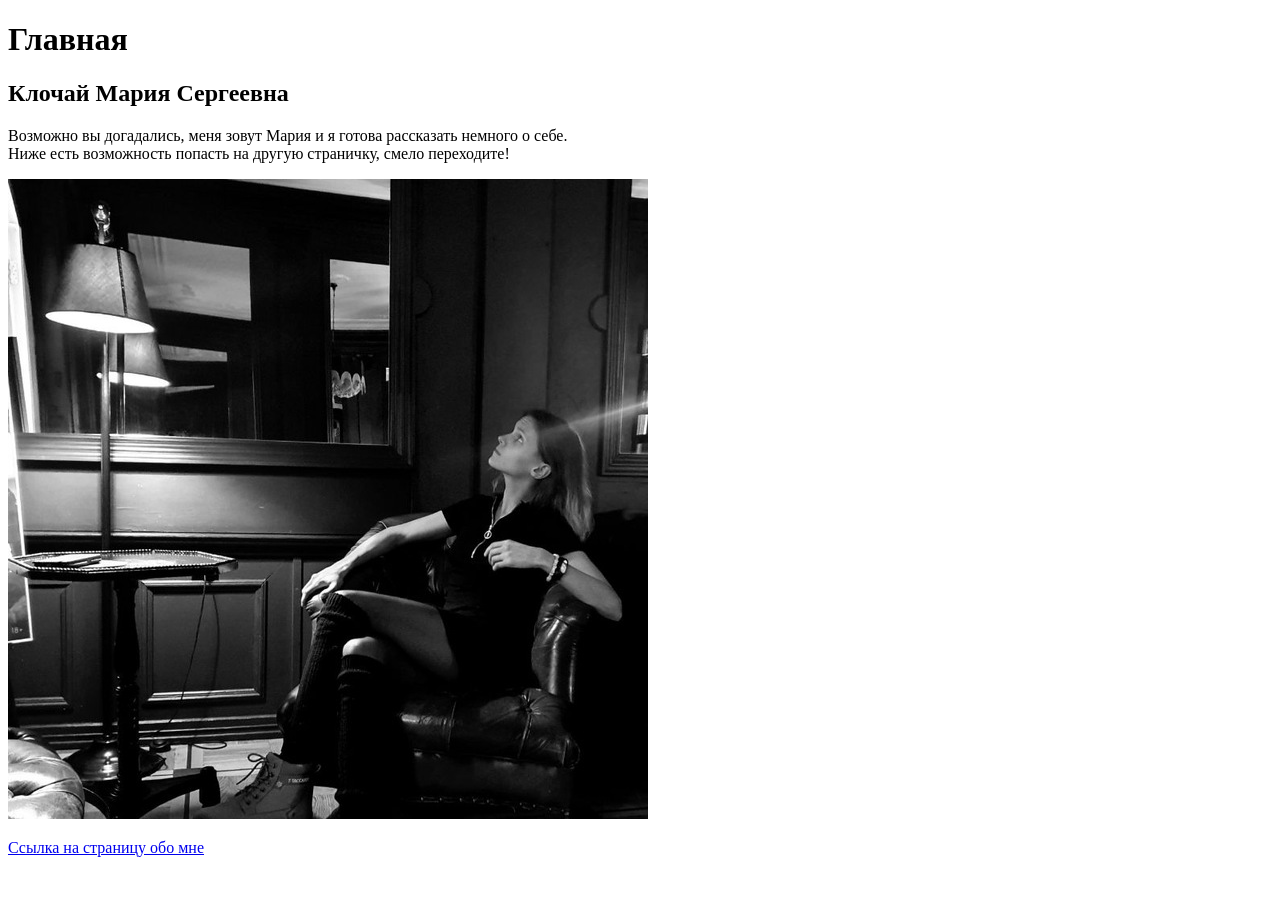
==== index.html @ 9e05f219 "renamed index1.html to index.html" ====
<!DOCTYPE html>
<html lang="ru">
<head>
    <meta charset="UTF-8">
    <title>About me_Main</title>
</head>
<body>
    <h1>Главная</h1>
    <h2> Клочай Мария Сергеевна</h2>

    <p>
        Возможно вы догадались, меня зовут Мария и я готова рассказать немного о себе. <br>
        Ниже есть возможность попасть на другую страничку, смело переходите!
    </p>
<img src = "images/me.jpg" alt = "Тут должна быть моя фотография">
    <p>
        <a href="pages2/index_aboutme.html">Ссылка на страницу обо мне</a>
</p>
</body>
</html>
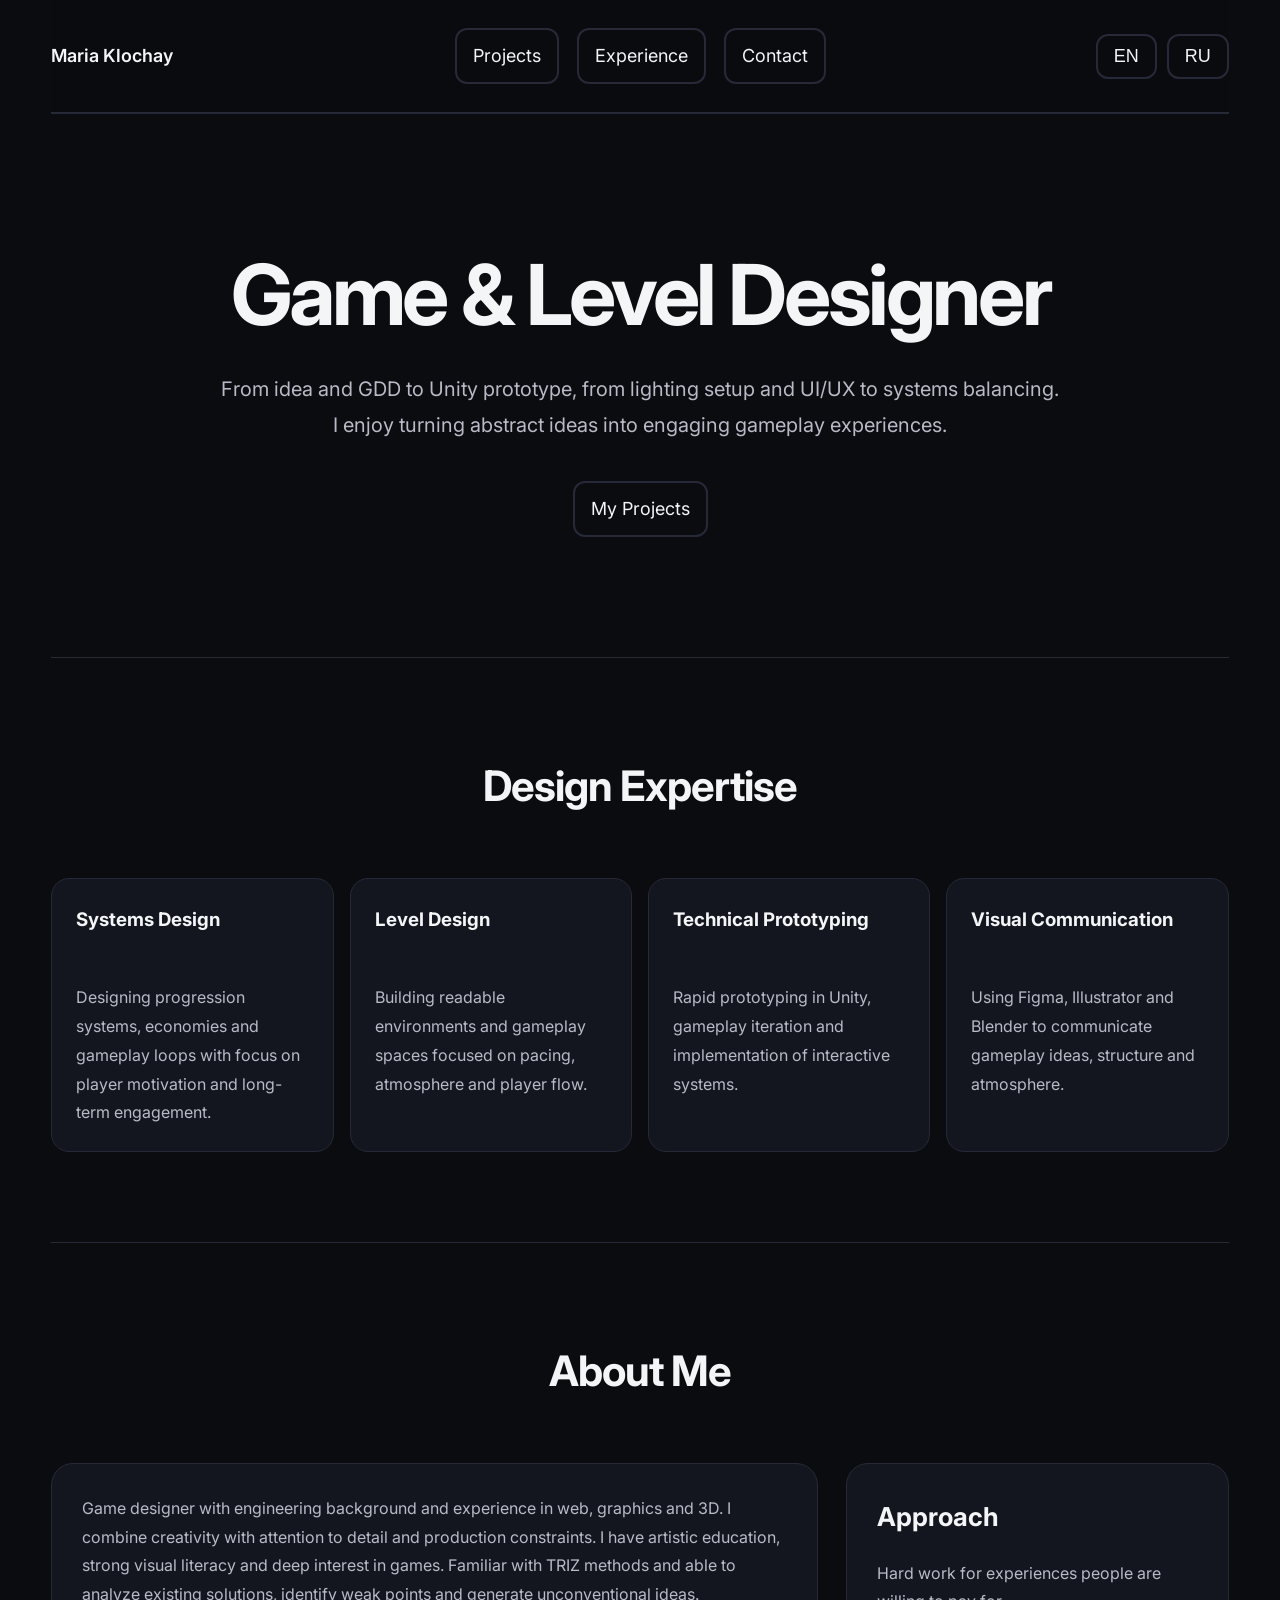
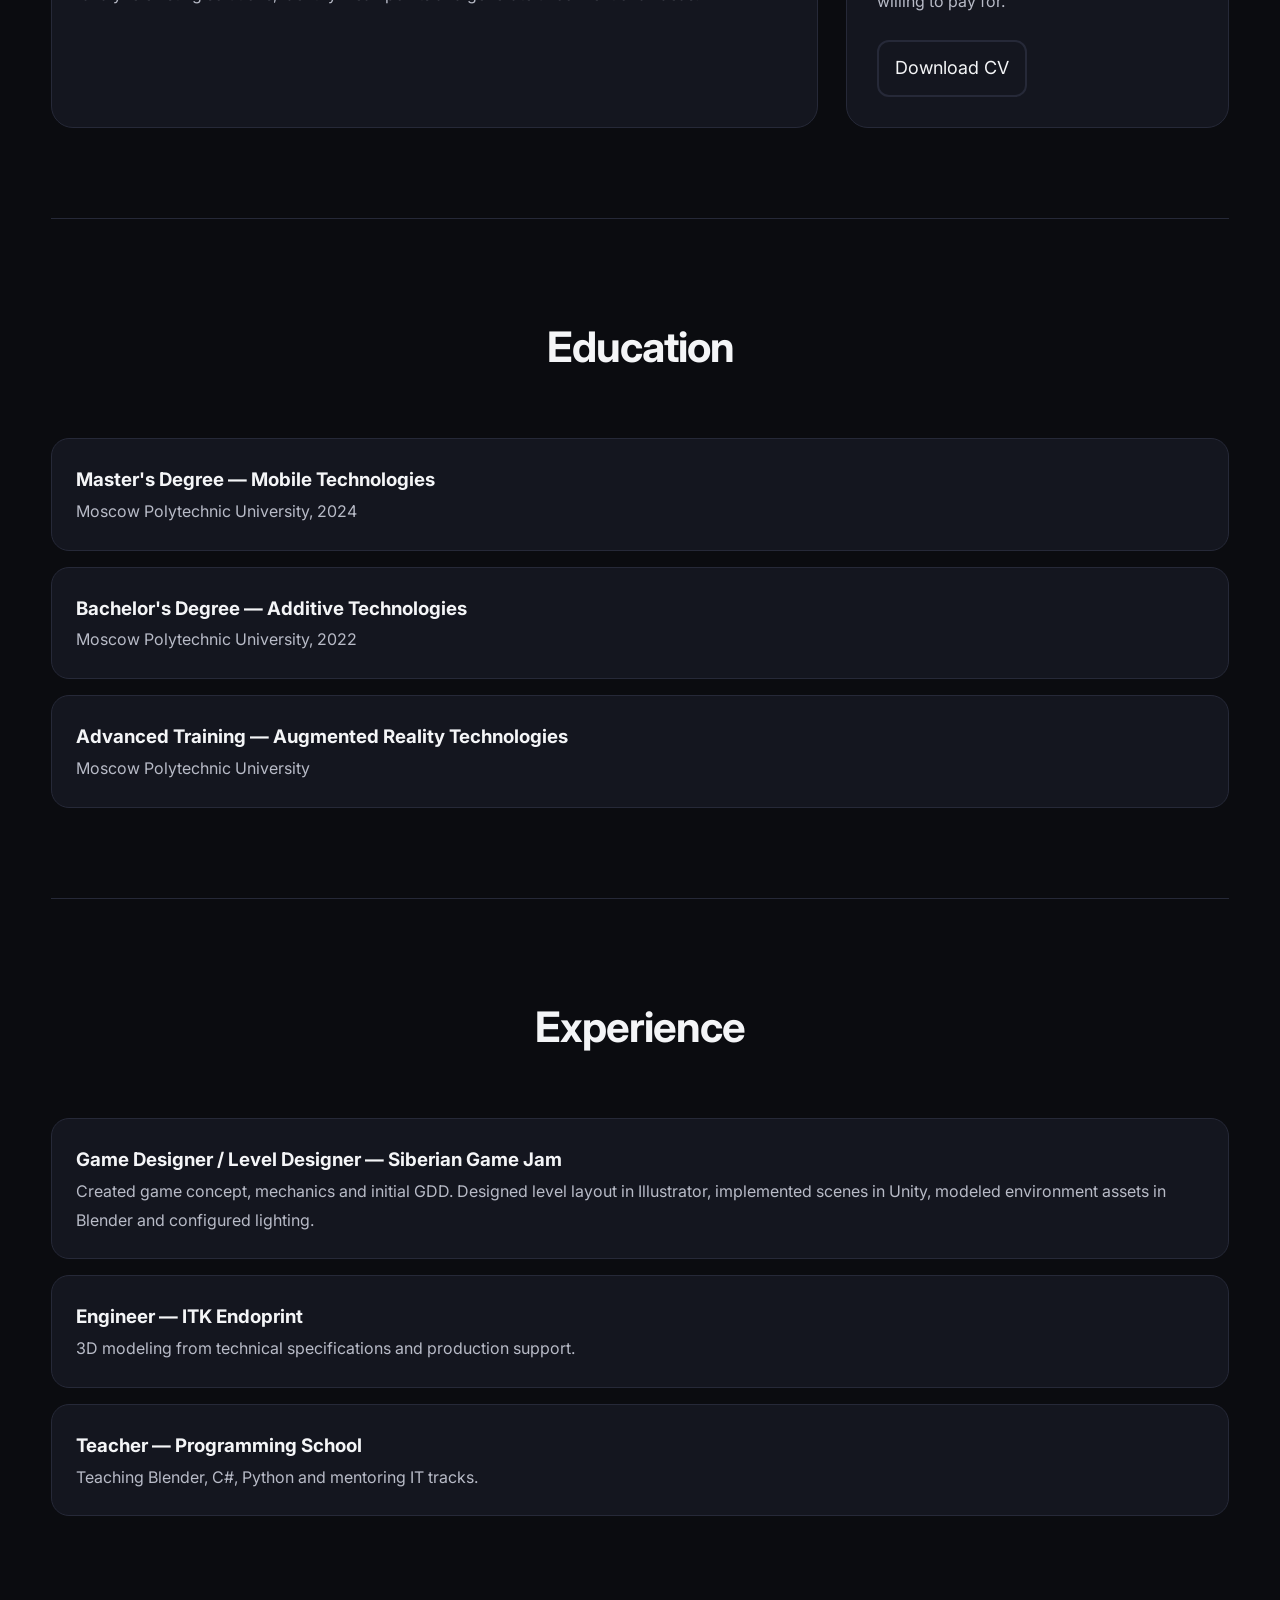
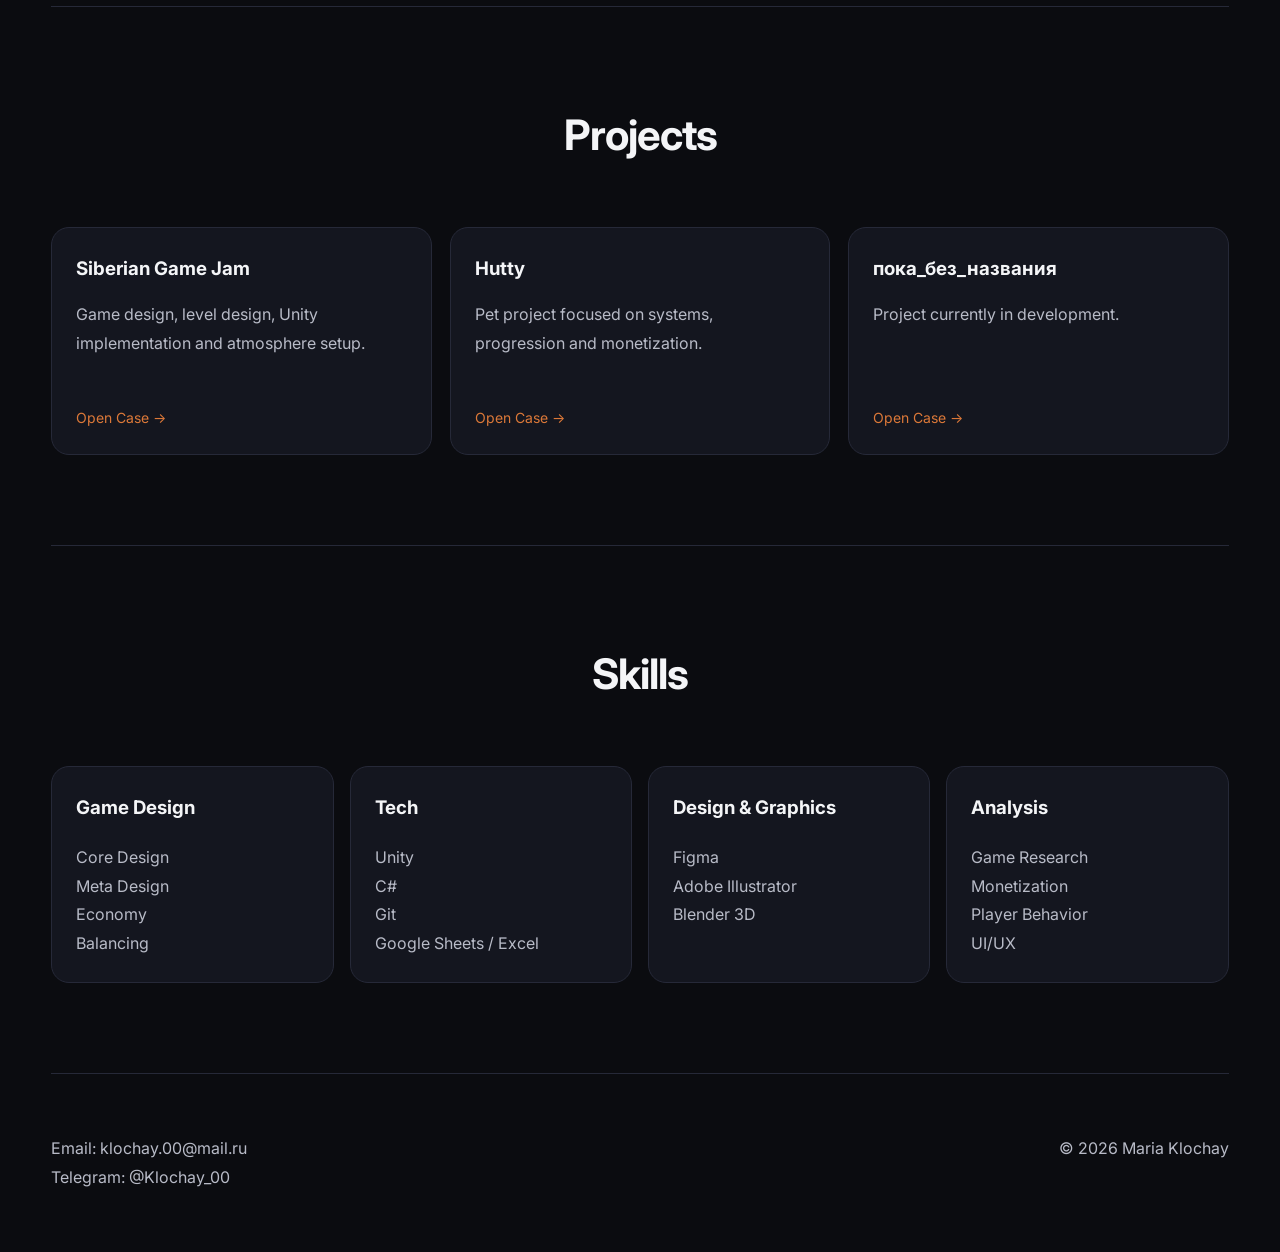
==== commit a135382a: "feat: new version" ====
--- a/index.html
+++ b/index.html
@@ -1,20 +1,674 @@
 <!DOCTYPE html>
-<html lang="ru">
+<html lang="en">
 <head>
-    <meta charset="UTF-8">
-    <title>About me_Main</title>
+<meta charset="UTF-8" />
+<meta name="viewport" content="width=device-width, initial-scale=1.0" />
+<title>Maria Klochay — Portfolio</title>
+
+<link rel="preconnect" href="https://fonts.googleapis.com">
+<link rel="preconnect" href="https://fonts.gstatic.com" crossorigin>
+<link href="https://fonts.googleapis.com/css2?family=Inter:wght@300;400;500;600;700&display=swap" rel="stylesheet">
+
+<style>
+:root{
+  --bg:#0b0c10;
+  --panel:#14161f;
+  --panel2:#181b26;
+  --text:#f4f5f7;
+  --muted:#b8bbc7;
+  --line:#262938;
+  --accent:#ff8a3d;
+  --accent-soft:rgba(255,138,61,0.14);
+}
+
+*{
+  box-sizing:border-box;
+  margin:0;
+  padding:0;
+}
+
+html{
+  scroll-behavior:smooth;
+}
+
+body{
+  background:var(--bg);
+  color:var(--text);
+  font-family:Inter,-apple-system,BlinkMacSystemFont,sans-serif;
+  line-height:1.8;
+}
+
+.container{
+  width:min(1180px,92%);
+  margin:0 auto;
+}
+
+/* HEADER */
+header{
+  display:grid;
+  grid-template-columns:1fr auto 1fr;
+  align-items:center;
+  padding:28px 0;
+  border-bottom:1px solid var(--line);
+  position:sticky;
+  top:0;
+  backdrop-filter:blur(10px);
+  background:rgba(11,12,16,0.85);
+  z-index:100;
+}
+
+.logo{
+  font-size:18px;
+  font-weight:600;
+}
+
+nav{
+  display:flex;
+  gap:18px;
+  justify-content:center;
+}
+
+nav a,
+.lang button,
+.cta{
+  color:var(--text);
+  text-decoration:none;
+  border:2px solid var(--line);
+  background:transparent;
+  padding:10px 16px;
+  border-radius:12px;
+  transition:0.25s ease;
+  cursor:pointer;
+  font-size:18px;
+}
+
+nav a:hover,
+.lang button:hover,
+.cta:hover,
+.card:hover,
+.skill:hover,
+.edu:hover,
+.exp:hover,
+.project:hover{
+  border-color:rgba(255,138,61,0.6);
+  box-shadow:
+    0 0 0 1px rgba(255,138,61,0.12),
+    0 12px 40px rgba(0,0,0,0.34),
+    0 0 40px rgba(255,138,61,0.08);
+  transform:translateY(-4px);
+}
+
+nav a:hover,
+.lang button:hover,
+.cta:hover{
+  color:var(--accent);
+  transform:translateY(-2px);
+}
+
+.lang{
+  display:flex;
+    justify-content:flex-end;
+  gap:10px;
+}
+
+/* HERO */
+.hero{
+  padding:140px 0 120px;
+  text-align:center;
+}
+
+.hero h1{
+  font-size:84px;
+  line-height:0.98;
+  letter-spacing:-3.4px;
+  margin-bottom:34px;
+  font-weight:700;
+}
+
+.subtitle{
+  max-width:950px;
+  margin:0 auto;
+  color:var(--muted);
+  font-size:20px;
+}
+
+.hero .cta{
+  display:inline-block;
+  margin-top:38px;
+}
+
+/* GENERAL */
+section{
+  padding:90px 0;
+  border-top:1px solid var(--line);
+}
+
+.section-title{
+  text-align:center;
+  font-size:42px;
+  margin-bottom:54px;
+  letter-spacing:-1px;
+}
+
+p{
+  color:var(--muted);
+}
+
+/* PORTFOLIO GRID */
+.portfolio-grid{
+  display:grid;
+  grid-template-columns:1fr 1fr;
+  gap:28px;
+}
+
+.block{
+  background:var(--panel);
+  border:1px solid var(--line);
+  border-radius:22px;
+  padding:30px;
+}
+
+.block h3{
+  font-size:24px;
+  margin-bottom:24px;
+}
+
+.cards{
+  display:grid;
+  gap:14px;
+}
+
+.card{
+  background:var(--panel2);
+  border:1px solid var(--line);
+  border-radius:16px;
+  padding:20px;
+  transition:0.25s ease;
+}
+
+/* ABOUT */
+.about-grid{
+  display:grid;
+  grid-template-columns:2fr 1fr;
+  gap:28px;
+}
+
+.about-box,
+.approach-box{
+  background:var(--panel);
+  border:1px solid var(--line);
+  border-radius:22px;
+  padding:30px;
+}
+
+.approach-box h3{
+  margin-bottom:18px;
+  font-size:26px;
+}
+
+.cv-btn{
+  display:inline-block;
+  margin-top:24px;
+}
+
+/* EDUCATION & EXP */
+.edu-grid,
+.exp-grid{
+  display:grid;
+  gap:16px;
+}
+
+.edu,
+.exp{
+  background:var(--panel);
+  border:1px solid var(--line);
+  border-radius:18px;
+  padding:24px;
+  transition:0.25s;
+}
+
+/* PROJECTS */
+.projects-grid{
+  display:grid;
+  grid-template-columns:repeat(3,1fr);
+  gap:18px;
+}
+
+.project{
+  background:var(--panel);
+  border:1px solid var(--line);
+  border-radius:18px;
+  padding:24px;
+  text-decoration:none;
+  color:var(--text);
+  transition:0.25s ease;
+}
+
+.project h3{
+  margin-bottom:14px;
+}
+
+/* SKILLS */
+.skills-row{
+  display:grid;
+  grid-template-columns:repeat(4,1fr);
+  gap:16px;
+}
+
+.skill{
+  background:var(--panel);
+  border:1px solid var(--line);
+  border-radius:18px;
+  padding:24px;
+  transition:0.25s ease;
+}
+
+.skill h3{
+  margin-bottom:18px;
+}
+
+.skill p{
+  white-space:pre-line;
+}
+
+/* FOOTER */
+footer{
+  padding:60px 0;
+  border-top:1px solid var(--line);
+}
+
+.footer-grid{
+  display:flex;
+  justify-content:space-between;
+  flex-wrap:wrap;
+  gap:18px;
+  color:var(--muted);
+}
+
+@media(max-width:900px){
+  .hero h1{font-size:48px;}
+
+  .portfolio-grid,
+  .about-grid,
+  .projects-grid,
+  .skills-row{
+    grid-template-columns:1fr;
+  }
+
+  header{
+    grid-template-columns:1fr;
+    gap:18px;
+    text-align:center;
+  }
+
+  .lang{
+    justify-content:center;
+  }
+}
+.project{
+  display:flex;
+  flex-direction:column;
+}
+
+.project p{
+  margin-bottom:24px;
+}
+
+.project-link{
+  margin-top:auto;
+
+  padding-top:24px;
+
+  font-size:14px;
+  color:var(--accent);
+
+  opacity:0.85;
+  transition:0.25s ease;
+}
+
+.project:hover .project-link{
+  transform:translateX(4px);
+  opacity:1;
+}
+
+</style>
+
+
 </head>
+
 <body>
-    <h1>Главная</h1>
-    <h2> Клочай Мария Сергеевна</h2>
-
-    <p>
-        Возможно вы догадались, меня зовут Мария и я готова рассказать немного о себе. <br>
-        Ниже есть возможность попасть на другую страничку, смело переходите!
-    </p>
-<img src = "images/me.jpg" alt = "Тут должна быть моя фотография">
-    <p>
-        <a href="pages2/index_aboutme.html">Ссылка на страницу обо мне</a>
+
+<div class="container">
+
+<header>
+  <div class="logo">Maria Klochay</div>
+
+  <nav>
+    <a href="#projects-main" data-en="Projects" data-ru="Проекты">Projects</a>
+    <a href="#experience" data-en="Experience" data-ru="Опыт">Experience</a>
+    <a href="#contact" data-en="Contact" data-ru="Контакты">Contact</a>
+  </nav>
+
+  <div class="lang">
+    <button onclick="setLang('en')">EN</button>
+    <button onclick="setLang('ru')">RU</button>
+  </div>
+</header>
+
+<!-- HERO -->
+<section class="hero">
+  <h1>Game & Level Designer</h1>
+
+  <p class="subtitle"
+  data-en="From idea and GDD to Unity prototype, from lighting setup and UI/UX to systems balancing.&#10; I enjoy turning abstract ideas into engaging gameplay experiences."
+  data-ru="От идеи и GDD до Unity-прототипа, от настройки освещения и UI/UX до балансировки систем.&#10; Люблю превращать абстрактные идеи в захватывающий игровой опыт.">
+  From idea and GDD to Unity prototype, from lighting setup and UI/UX to systems balancing.<br> 
+  I enjoy turning abstract ideas into engaging gameplay experiences.
+  </p>
+
+  <a href="#projects-main"
+  class="cta"
+  data-en="My Projects"
+  data-ru="Смотреть проекты">
+  My Projects
+  </a>
+</section>
+
+<!-- PORTFOLIO GRID -->
+<section>
+
+  <h2 
+    class="section-title"
+    data-en="Design Expertise"
+    data-ru="Направления дизайна">
+    Design Expertise
+  </h2>
+
+  <div class="skills-row">
+
+    <!-- SYSTEMS DESIGN -->
+    <div class="skill">
+
+      <h3
+        data-en="Systems Design"
+        data-ru="Системный дизайн">
+        Systems Design
+      </h3>
+
+      <p
+        data-en="Designing progression systems, economies and gameplay loops with focus on player motivation and long-term engagement."
+        data-ru="Проектирование систем прогрессии, экономики и игровых циклов с упором на мотивацию игрока и долгосрочное вовлечение.">
+        Designing progression systems, economies and gameplay loops with focus on player motivation and long-term engagement.
+      </p>
+
+    </div>
+
+    <!-- LEVEL DESIGN -->
+    <div class="skill">
+
+      <h3
+        data-en="Level Design"
+        data-ru="Левел-дизайн">
+        Level Design
+      </h3>
+
+      <p
+        data-en="Building readable environments and gameplay spaces focused on pacing, atmosphere and player flow."
+        data-ru="Создание читаемых игровых пространств с акцентом на темп, атмосферу и поток игрока.">
+        Building readable environments and gameplay spaces focused on pacing, atmosphere and player flow.
+      </p>
+
+    </div>
+
+    <!-- TECHNICAL PROTOTYPING -->
+    <div class="skill">
+
+      <h3
+        data-en="Technical Prototyping"
+        data-ru="Техническое прототипирование">
+        Technical Prototyping
+      </h3>
+
+      <p
+        data-en="Rapid prototyping in Unity, gameplay iteration and implementation of interactive systems."
+        data-ru="Быстрое прототипирование в Unity, итерация геймплея и реализация интерактивных систем.">
+        Rapid prototyping in Unity, gameplay iteration and implementation of interactive systems.
+      </p>
+
+    </div>
+
+    <!-- VISUAL COMMUNICATION -->
+    <div class="skill">
+
+      <h3
+        data-en="Visual Communication"
+        data-ru="Визуальная коммуникация">
+        Visual Communication
+      </h3>
+
+      <p
+        data-en="Using Figma, Illustrator and Blender to communicate gameplay ideas, structure and atmosphere."
+        data-ru="Использование Figma, Illustrator и Blender для визуализации игровых идей, структуры и атмосферы.">
+        Using Figma, Illustrator and Blender to communicate gameplay ideas, structure and atmosphere.
+      </p>
+
+    </div>
+
+  </div>
+
+</section>
+
+<!-- ABOUT -->
+<section>
+  <h2 class="section-title"
+  data-en="About Me"
+  data-ru="Обо мне">
+  About Me
+  </h2>
+
+  <div class="about-grid">
+
+    <div class="about-box">
+      <p
+      data-en="Game designer with engineering background and experience in web, graphics and 3D. I combine creativity with attention to detail and production constraints. I have artistic education, strong visual literacy and deep interest in games. Familiar with TRIZ methods and able to analyze existing solutions, identify weak points and generate unconventional ideas."
+      data-ru="Геймдизайнер с инженерным бэкграундом и опытом работы в вебе, графике и 3D, умею сочетать креативный подход с вниманием к деталям и срокам. Обладаю художественным образованием и насмотренностью в играх. Знаю методы ТРИЗ и умею нестандартно мыслить, оценивать существующие решения, исследовать слабые места и генерировать новые идеи.">
+      Game designer with engineering background and experience in web, graphics and 3D. I combine creativity with attention to detail and production constraints. I have artistic education, strong visual literacy and deep interest in games. Familiar with TRIZ methods and able to analyze existing solutions, identify weak points and generate unconventional ideas.
+      </p>
+    </div>
+
+    <div class="approach-box">
+      <h3
+      data-en="Approach"
+      data-ru="Мой стиль">
+      Approach
+      </h3>
+
+      <p
+      data-en="Hard work for experiences people are willing to pay for."
+      data-ru="Упорная работа ради впечатлений, за которые люди готовы платить.">
+      Hard work for experiences people are willing to pay for.
+      </p>
+
+      <a href="#" class="cta cv-btn"
+      data-en="Download CV"
+      data-ru="Скачать CV">
+      Download CV
+      </a>
+    </div>
+
+  </div>
+</section>
+
+<!-- EDUCATION -->
+<section>
+  <h2 class="section-title"
+  data-en="Education"
+  data-ru="Образование">
+  Education
+  </h2>
+
+  <div class="edu-grid">
+
+    <div class="edu">
+      <h3 data-en="Master's Degree — Mobile Technologies" data-ru="Магистр — Мобильные технологии">Master's Degree — Mobile Technologies</h3>
+      <p data-en="Moscow Polytechnic University, 2024" data-ru="Московский политехнический университет, 2024">Moscow Polytechnic University, 2024</p>
+    </div>
+
+    <div class="edu">
+      <h3 data-en="Bachelor's Degree — Additive Technologies" data-ru="Бакалавр — Аддитивные технологии">Bachelor's Degree — Additive Technologies</h3>
+      <p data-en="Moscow Polytechnic University, 2022" data-ru="Московский политехнический университет, 2022">Moscow Polytechnic University, 2022</p>
+    </div>
+
+    <div class="edu">
+      <h3 data-en="Advanced Training — Augmented Reality Technologies" data-ru="Повышение квалификации — Технологии дополненной реальности">Advanced Training — Augmented Reality Technologies</h3>
+      <p data-en="Moscow Polytechnic University" data-ru="Московский политехнический университет">Moscow Polytechnic University</p>
+    </div>
+
+  </div>
+</section>
+
+<!-- EXPERIENCE -->
+<section id="experience">
+  <h2 class="section-title"
+  data-en="Experience"
+  data-ru="Опыт работы">
+  Experience
+  </h2>
+
+  <div class="exp-grid">
+
+    <div class="exp">
+      <h3 data-en="Game Designer / Level Designer — Siberian Game Jam" data-ru="Game Designer / Level Designer — Siberian Game Jam">Game Designer / Level Designer — Siberian Game Jam</h3>
+      <p data-en="Created game concept, mechanics and initial GDD. Designed level layout in Illustrator, implemented scenes in Unity, modeled environment assets in Blender and configured lighting." data-ru="Придумала концепт игры и основные механики, подготовила GDD, разработала черновик уровня в Illustrator, собрала уровень в Unity, замоделила окружение и интерактивные префабы в Blender, настроила освещение для лучшей передачи атмосферы.">Created game concept, mechanics and initial GDD. Designed level layout in Illustrator, implemented scenes in Unity, modeled environment assets in Blender and configured lighting.</p>
+    </div>
+
+    <div class="exp">
+      <h3 data-en="Engineer — ITK Endoprint" data-ru="Инженер-конструктор — ИТК Эндопринт">Engineer — ITK Endoprint</h3>
+      <p data-en="3D modeling from technical specifications and production support." data-ru="3D-моделирование на основе ТЗ и сопровождение на производстве.">3D modeling from technical specifications and production support.</p>
+    </div>
+
+    <div class="exp">
+      <h3 data-en="Teacher — Programming School" data-ru="Преподаватель — АНО ДО ШКОЛА ПРОГРАММИСТОВ (МШП)">Teacher — Programming School</h3>
+      <p data-en="Teaching Blender, C#, Python and mentoring IT tracks." data-ru="Преподавание Blender, C#, Python и смежных IT-направлений.">Teaching Blender, C#, Python and mentoring IT tracks.</p>
+    </div>
+
+  </div>
+</section>
+
+<!-- PROJECTS -->
+<section id="projects-main">
+  <h2 class="section-title"
+  data-en="Projects"
+  data-ru="Проекты">
+  Projects
+  </h2>
+
+  <div class="projects-grid">
+
+    <a class="project" href="projects/game-jam.html">
+      <h3>Siberian Game Jam</h3>
+      <p data-en="Game design, level design, Unity implementation and atmosphere setup." data-ru="Геймдизайн, левел-дизайн, реализация в Unity и настройка атмосферы.">Game design, level design, Unity implementation and atmosphere setup.</p>
+      <div class="project-link">Open Case →</div>
+    </a>
+
+    <div class="project">
+      <h3>Hutty</h3>
+      <p data-en="Pet project focused on systems, progression and monetization." data-ru="Пет-проект с упором на системы, прогрессию и монетизацию.">Pet project focused on systems, progression and monetization.</p>
+      <div class="project-link">Open Case →</div>
+    </div>
+
+    <div class="project">
+      <h3>пока_без_названия</h3>
+      <p data-en="Project currently in development." data-ru="Проект находится в разработке.">Project currently in development.</p>
+      <div class="project-link">Open Case →</div>
+    </div>
+
+  </div>
+</section>
+
+<!-- SKILLS -->
+<section>
+  <h2 class="section-title"
+  data-en="Skills"
+  data-ru="Навыки">
+  Skills
+  </h2>
+
+  <div class="skills-row">
+
+    <div class="skill">
+      <h3 data-en="Game Design" data-ru="Геймдизайн">Game Design</h3>
+      <p data-en="Core Design
+Meta Design
+Economy
+Balancing" data-ru="Core-дизайн
+Meta-дизайн
+Экономика
+Балансировка">Core Design
+Meta Design
+Economy
+Balancing</p>
+    </div>
+
+    <div class="skill">
+      <h3 data-en="Tech" data-ru="Технические навыки">Tech</h3>
+      <p>Unity
+C#
+Git
+Google Sheets / Excel
 </p>
+    </div>
+
+    <div class="skill">
+      <h3 data-en="Design & Graphics" data-ru="Дизайн и графика">Design & Graphics</h3>
+      <p>Figma
+Adobe Illustrator
+Blender 3D</p>
+    </div>
+
+    <div class="skill">
+      <h3 data-en="Analysis" data-ru="Аналитика">Analysis</h3>
+      <p data-en="Game Research
+Monetization
+Player Behavior
+UI/UX" data-ru="Анализ игр
+Монетизация
+Поведение игроков
+UI/UX">Game Research
+Monetization
+Player Behavior
+UI/UX</p>
+    </div>
+
+  </div>
+</section>
+
+<!-- FOOTER -->
+<footer id="contact">
+  <div class="footer-grid">
+    <div>
+      <div>Email: klochay.00@mail.ru</div>
+      <div>Telegram: @Klochay_00</div>
+    </div>
+
+    <div>
+      © 2026 Maria Klochay
+    </div>
+  </div>
+</footer>
+
+</div>
+
+<script>
+function setLang(lang){
+  document.querySelectorAll('[data-en]').forEach(el=>{
+    const text = el.getAttribute(`data-${lang}`);
+    if(text){
+      el.innerText = text;
+    }
+  });
+}
+</script>
+
 </body>
-</html>+</html>
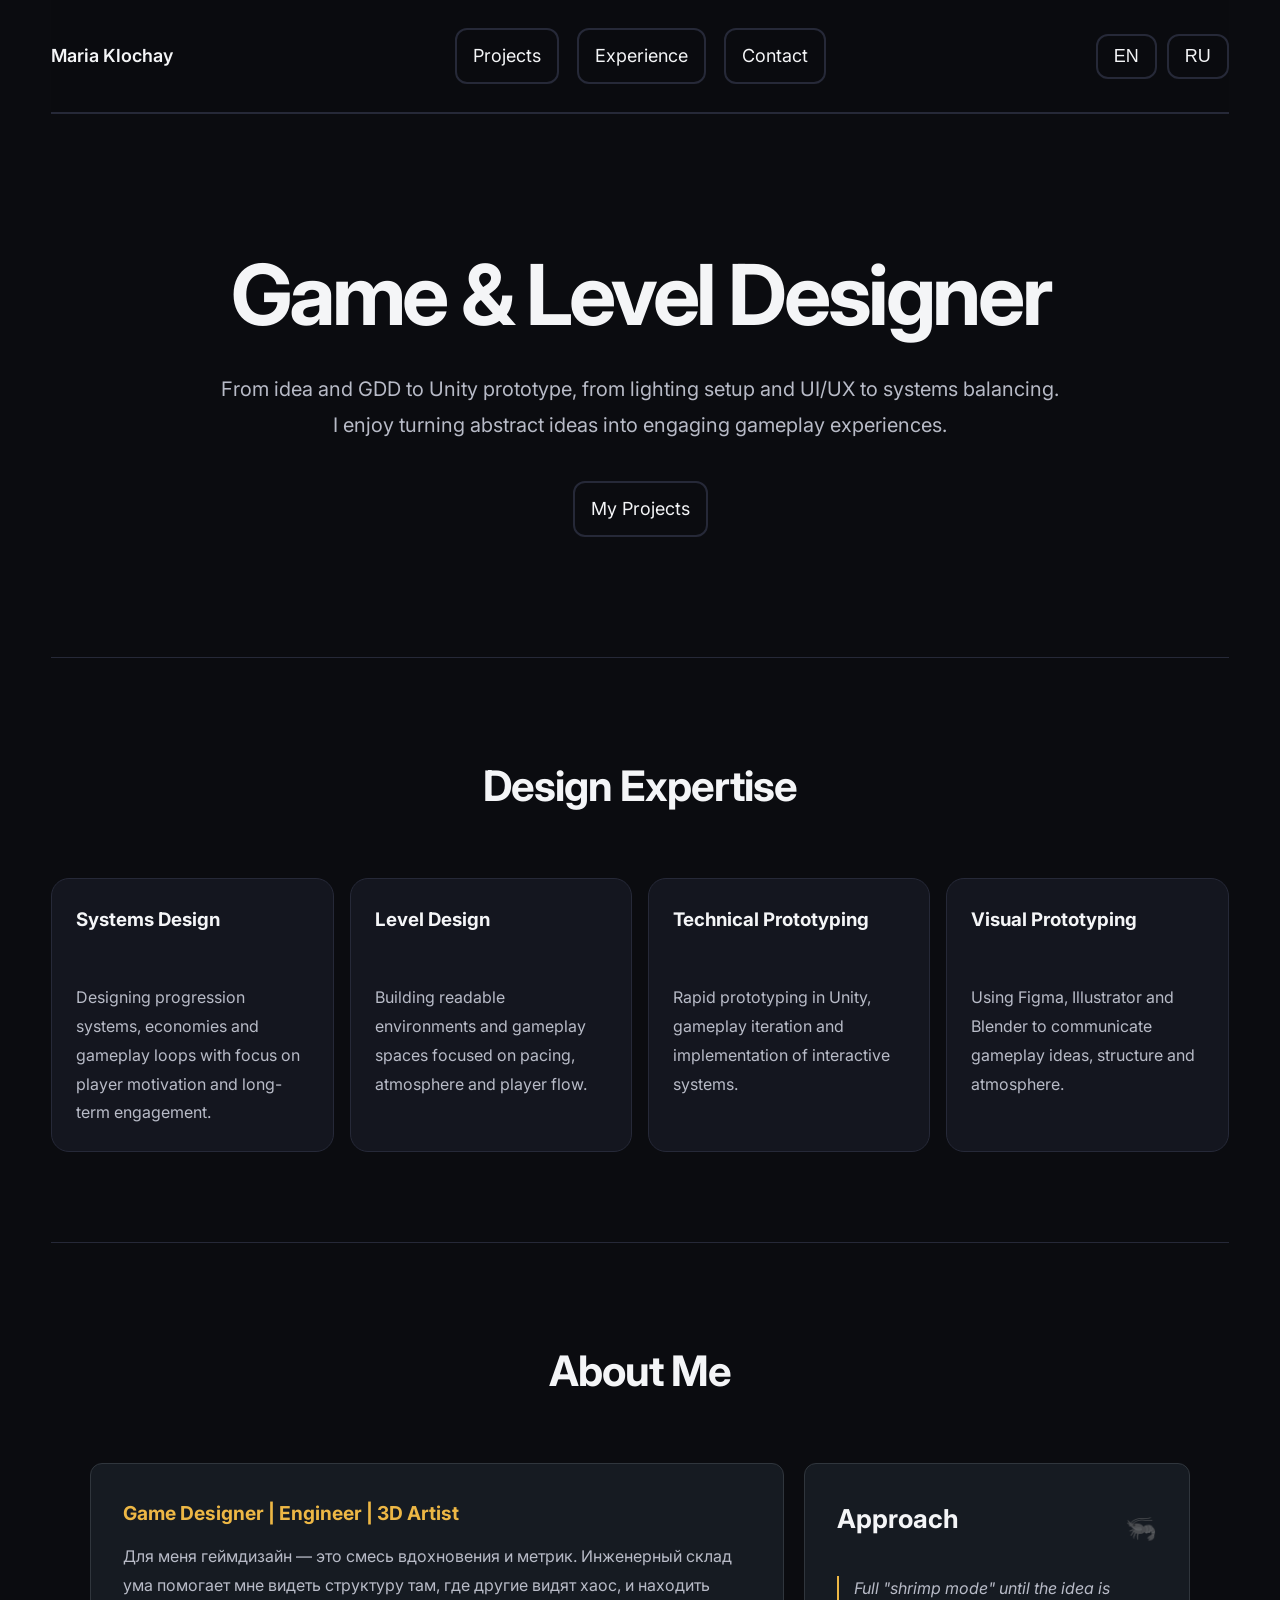
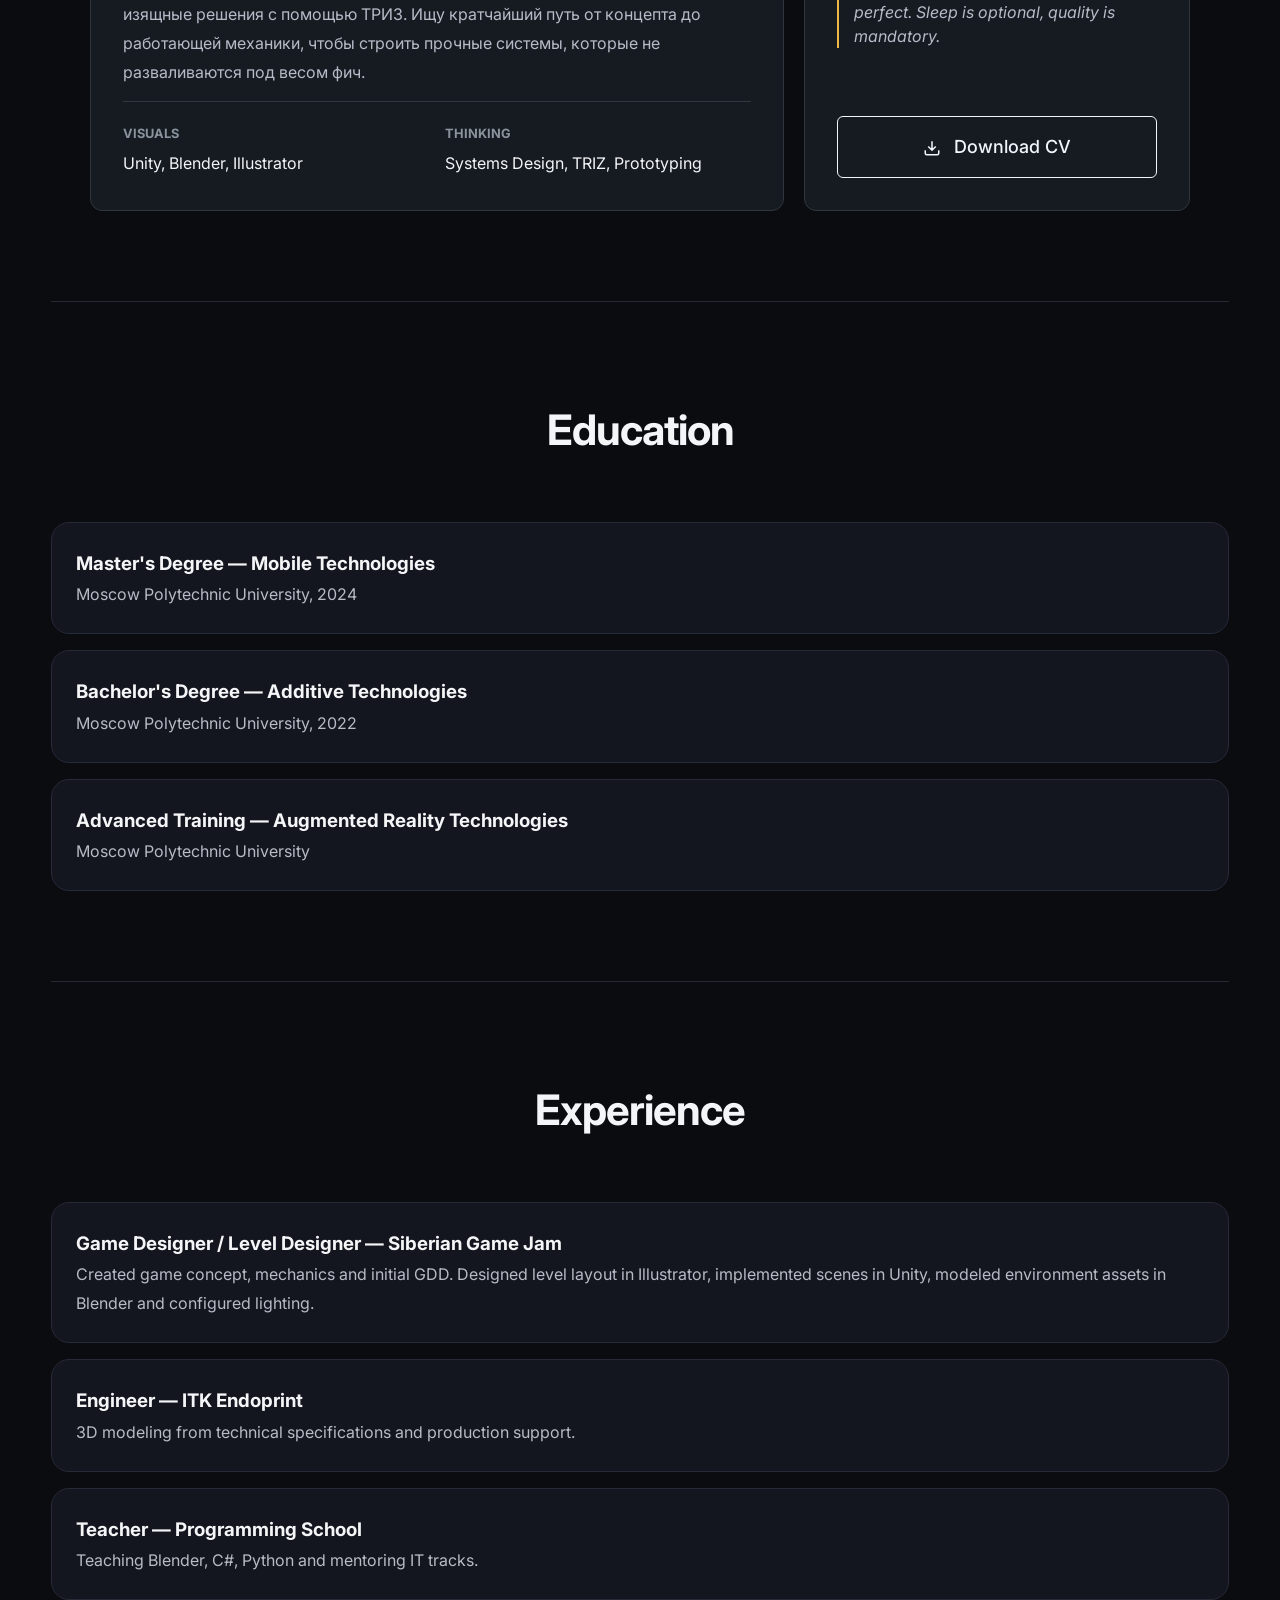
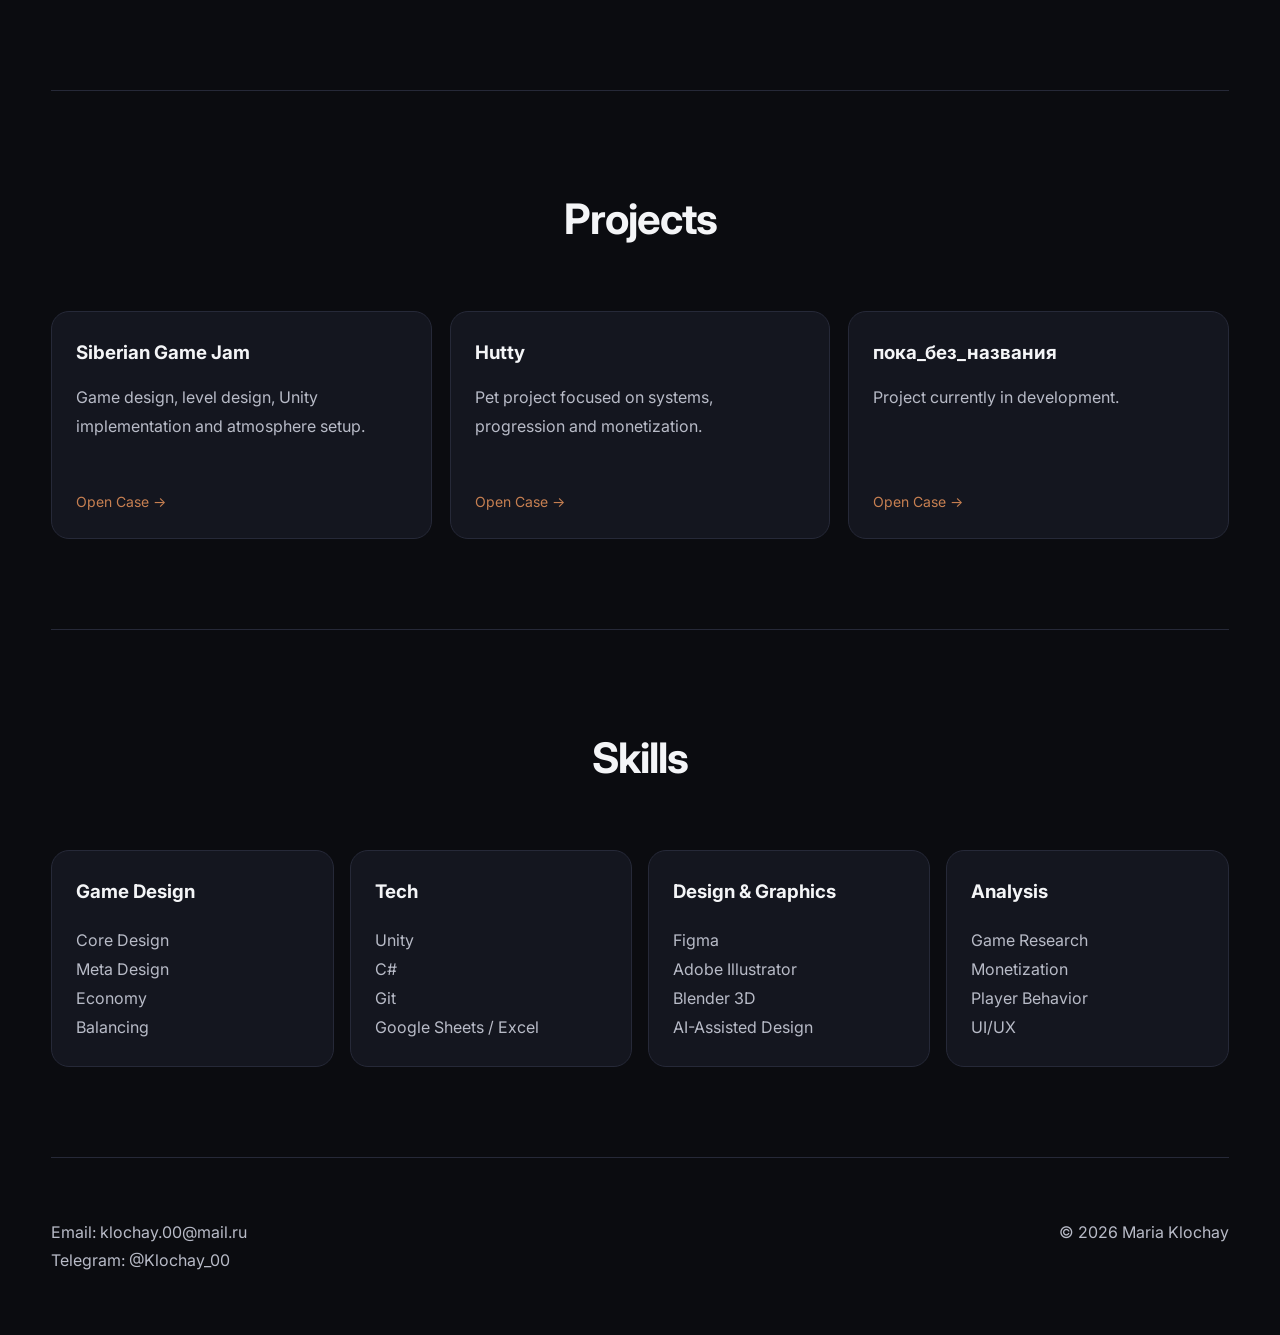
==== commit 7272c7c4: "saving before splitting css and html" ====
--- a/index.html
+++ b/index.html
@@ -17,7 +17,7 @@
   --text:#f4f5f7;
   --muted:#b8bbc7;
   --line:#262938;
-  --accent:#ff8a3d;
+  --accent:#e6925a;
   --accent-soft:rgba(255,138,61,0.14);
 }
 
@@ -331,6 +331,98 @@
   opacity:1;
 }
 
+.about-grid {
+  display: grid;
+  grid-template-columns: 1.8fr 1fr;
+  gap: 20px;
+  max-width: 1100px;
+  margin: 0 auto;
+}
+
+.about-box {
+  background: #161b22;
+  padding: 32px;
+  border-radius: 12px;
+  border: 1px solid #30363d;
+  display: flex;
+  flex-direction: column;
+}
+
+.highlight {
+  color: #edb745;
+  margin-bottom: 12px;
+  font-size: 1.2rem;
+}
+
+/* Сетка навыков */
+.skills-mini-grid {
+  display: grid;
+  margin-top: 15px;
+  grid-template-columns: 1fr 1fr;
+  gap: 15px;
+  padding-top: 20px;
+  border-top: 1px solid #30363d;
+}
+
+.skill-group strong {
+  display: block;
+  font-size: 0.8rem;
+  text-transform: uppercase;
+  color: #8b949e;
+  margin-bottom: 4px;
+}
+
+/* Блок с креветкой */
+.approach-header {
+  display: flex;
+  align-items: center;
+  justify-content: space-between;
+  margin-bottom: 15px;
+}
+
+.shrimp-icon {
+  font-size: 1.6rem;
+  filter: grayscale(1) opacity(0.5);
+  transition: 0.3s;
+}
+
+.approach-box:hover .shrimp-icon {
+  filter: grayscale(0) opacity(1);
+  transform: rotate(-12deg) scale(1.2);
+}
+
+.shrimp-quote {
+  border-left: 2px solid #edb745;
+  padding-left: 15px;
+  font-style: italic;
+  line-height: 1.5;
+  color: #c9d1d9;
+}
+
+/* Кнопка CV */
+.cv-btn {
+  margin-top: auto;
+  padding: 14px;
+  text-align: center;
+  border: 1px solid #f0f6fc;
+  border-radius: 6px;
+  text-decoration: none;
+  color: #f0f6fc;
+  transition: 0.2s;
+  font-weight: 500;
+}
+
+.cv-btn:hover {
+  background: #f0f6fc;
+  color: #0d1117;
+}
+
+/* Мобильная версия */
+@media (max-width: 768px) {
+  .about-grid { grid-template-columns: 1fr; }
+  .skills-mini-grid { grid-template-columns: 1fr; }
+}
+
 </style>
 
 
@@ -437,13 +529,13 @@
 
     </div>
 
-    <!-- VISUAL COMMUNICATION -->
+    <!-- Visual Prototyping -->
     <div class="skill">
 
       <h3
-        data-en="Visual Communication"
-        data-ru="Визуальная коммуникация">
-        Visual Communication
+        data-en="Visual Prototyping"
+        data-ru="Визуальное прототипирование">
+        Visual Prototyping
       </h3>
 
       <p
@@ -459,43 +551,56 @@
 </section>
 
 <!-- ABOUT -->
-<section>
-  <h2 class="section-title"
-  data-en="About Me"
-  data-ru="Обо мне">
-  About Me
-  </h2>
+<section class="about-section">
+  <h2 class="section-title" data-en="About Me" data-ru="Обо мне">About Me</h2>
 
   <div class="about-grid">
-
-    <div class="about-box">
-      <p
-      data-en="Game designer with engineering background and experience in web, graphics and 3D. I combine creativity with attention to detail and production constraints. I have artistic education, strong visual literacy and deep interest in games. Familiar with TRIZ methods and able to analyze existing solutions, identify weak points and generate unconventional ideas."
-      data-ru="Геймдизайнер с инженерным бэкграундом и опытом работы в вебе, графике и 3D, умею сочетать креативный подход с вниманием к деталям и срокам. Обладаю художественным образованием и насмотренностью в играх. Знаю методы ТРИЗ и умею нестандартно мыслить, оценивать существующие решения, исследовать слабые места и генерировать новые идеи.">
-      Game designer with engineering background and experience in web, graphics and 3D. I combine creativity with attention to detail and production constraints. I have artistic education, strong visual literacy and deep interest in games. Familiar with TRIZ methods and able to analyze existing solutions, identify weak points and generate unconventional ideas.
+    <!-- Левый блок: Кто вы (Инженер + ГД) -->
+    <div class="about-box main-info">
+      <h3 class="highlight" 
+          data-en="Game Designer | Engineer | 3D Artist" 
+          data-ru="Геймдизайнер | Инженер | 3D-художник">
+          Game Designer | Engineer | 3D Artist
+      </h3>
+      
+      <p class="description" 
+         data-en="For me, game design is a mix of inspiration and metrics. An engineering mindset helps me see structure where others see chaos, using TRIZ to find elegant solutions. I seek the shortest path from concept to working mechanics, building solid systems that don't crumble under the weight of features." 
+         data-ru="Для меня геймдизайн — это смесь вдохновения и метрик. Инженерный склад ума помогает мне видеть структуру там, где другие видят хаос, и находить изящные решения с помощью ТРИЗ. Ищу кратчайший путь от концепта до работающей механики, чтобы строить прочные системы, которые не разваливаются под весом фич.">
+         Для меня геймдизайн — это смесь вдохновения и метрик. Инженерный склад ума помогает мне видеть структуру там, где другие видят хаос, и находить изящные решения с помощью ТРИЗ. Ищу кратчайший путь от концепта до работающей механики, чтобы строить прочные системы, которые не разваливаются под весом фич.
       </p>
-    </div>
-
-    <div class="approach-box">
-      <h3
-      data-en="Approach"
-      data-ru="Мой стиль">
-      Approach
-      </h3>
-
-      <p
-      data-en="Hard work for experiences people are willing to pay for."
-      data-ru="Упорная работа ради впечатлений, за которые люди готовы платить.">
-      Hard work for experiences people are willing to pay for.
-      </p>
-
-      <a href="#" class="cta cv-btn"
-      data-en="Download CV"
-      data-ru="Скачать CV">
-      Download CV
+
+      <div class="skills-mini-grid">
+        <div class="skill-group">
+          <strong data-en="Visuals" data-ru="Визуал">Visuals</strong>
+          <span data-en="Unity, Blender, Illustrator" data-ru="Unity, Blender, Illustrator">Unity, Blender, Illustrator</span>
+        </div>
+        <div class="skill-group">
+          <strong data-en="Thinking" data-ru="Мышление">Thinking</strong>
+          <span data-en="Systems Design, TRIZ, Prototyping" data-ru="Системный дизайн, ТРИЗ, прототипирование">Systems Design, TRIZ, Prototyping</span>
+        </div>
+      </div>
+    </div>
+
+    <!-- Правый блок: Shrimp Mode + CV -->
+    <div class="about-box approach-box">
+      <div class="approach-content">
+        <div class="approach-header">
+          <h3 data-en="Approach" data-ru="Подход">Approach</h3>
+          <span class="shrimp-icon">🦐</span>
+        </div>
+        <div class="shrimp-quote">
+          <p data-en='Full "shrimp mode" until the idea is perfect. Sleep is optional, quality is mandatory.' 
+             data-ru='Полный «режим креветки», пока идея не станет идеальной. Сон — опция, качество — константа.'>
+             Full "shrimp mode" until the idea is perfect. Sleep is optional, quality is mandatory.
+          </p>
+        </div>
+      </div>
+      
+      <a href="#" class="cta cv-btn" data-en="Download CV" data-ru="Скачать CV">
+        <svg width="18" height="18" viewBox="0 0 24 24" fill="none" stroke="currentColor" stroke-width="2" style="margin-right:8px; vertical-align:middle;"><path d="M21 15v4a2 2 0 0 1-2 2H5a2 2 0 0 1-2-2v-4M7 10l5 5 5-5M12 15V3"/></svg>
+        Download CV
       </a>
     </div>
-
   </div>
 </section>
 
@@ -565,7 +670,7 @@
 
   <div class="projects-grid">
 
-    <a class="project" href="projects/game-jam.html">
+    <a class="project" href="Projects/game-jam.html">
       <h3>Siberian Game Jam</h3>
       <p data-en="Game design, level design, Unity implementation and atmosphere setup." data-ru="Геймдизайн, левел-дизайн, реализация в Unity и настройка атмосферы.">Game design, level design, Unity implementation and atmosphere setup.</p>
       <div class="project-link">Open Case →</div>
@@ -621,9 +726,16 @@
 
     <div class="skill">
       <h3 data-en="Design & Graphics" data-ru="Дизайн и графика">Design & Graphics</h3>
-      <p>Figma
+      <p data-en="Figma
 Adobe Illustrator
-Blender 3D</p>
+Blender 3D
+AI-Assisted Design" data-ru="Figma
+Adobe Illustrator
+Blender 3D
+AI дизайн-прототипирование">Figma
+Adobe Illustrator
+Blender 3D
+AI-Assisted Design</p>
     </div>
 
     <div class="skill">
@@ -657,8 +769,6 @@
   </div>
 </footer>
 
-</div>
-
 <script>
 function setLang(lang){
   document.querySelectorAll('[data-en]').forEach(el=>{
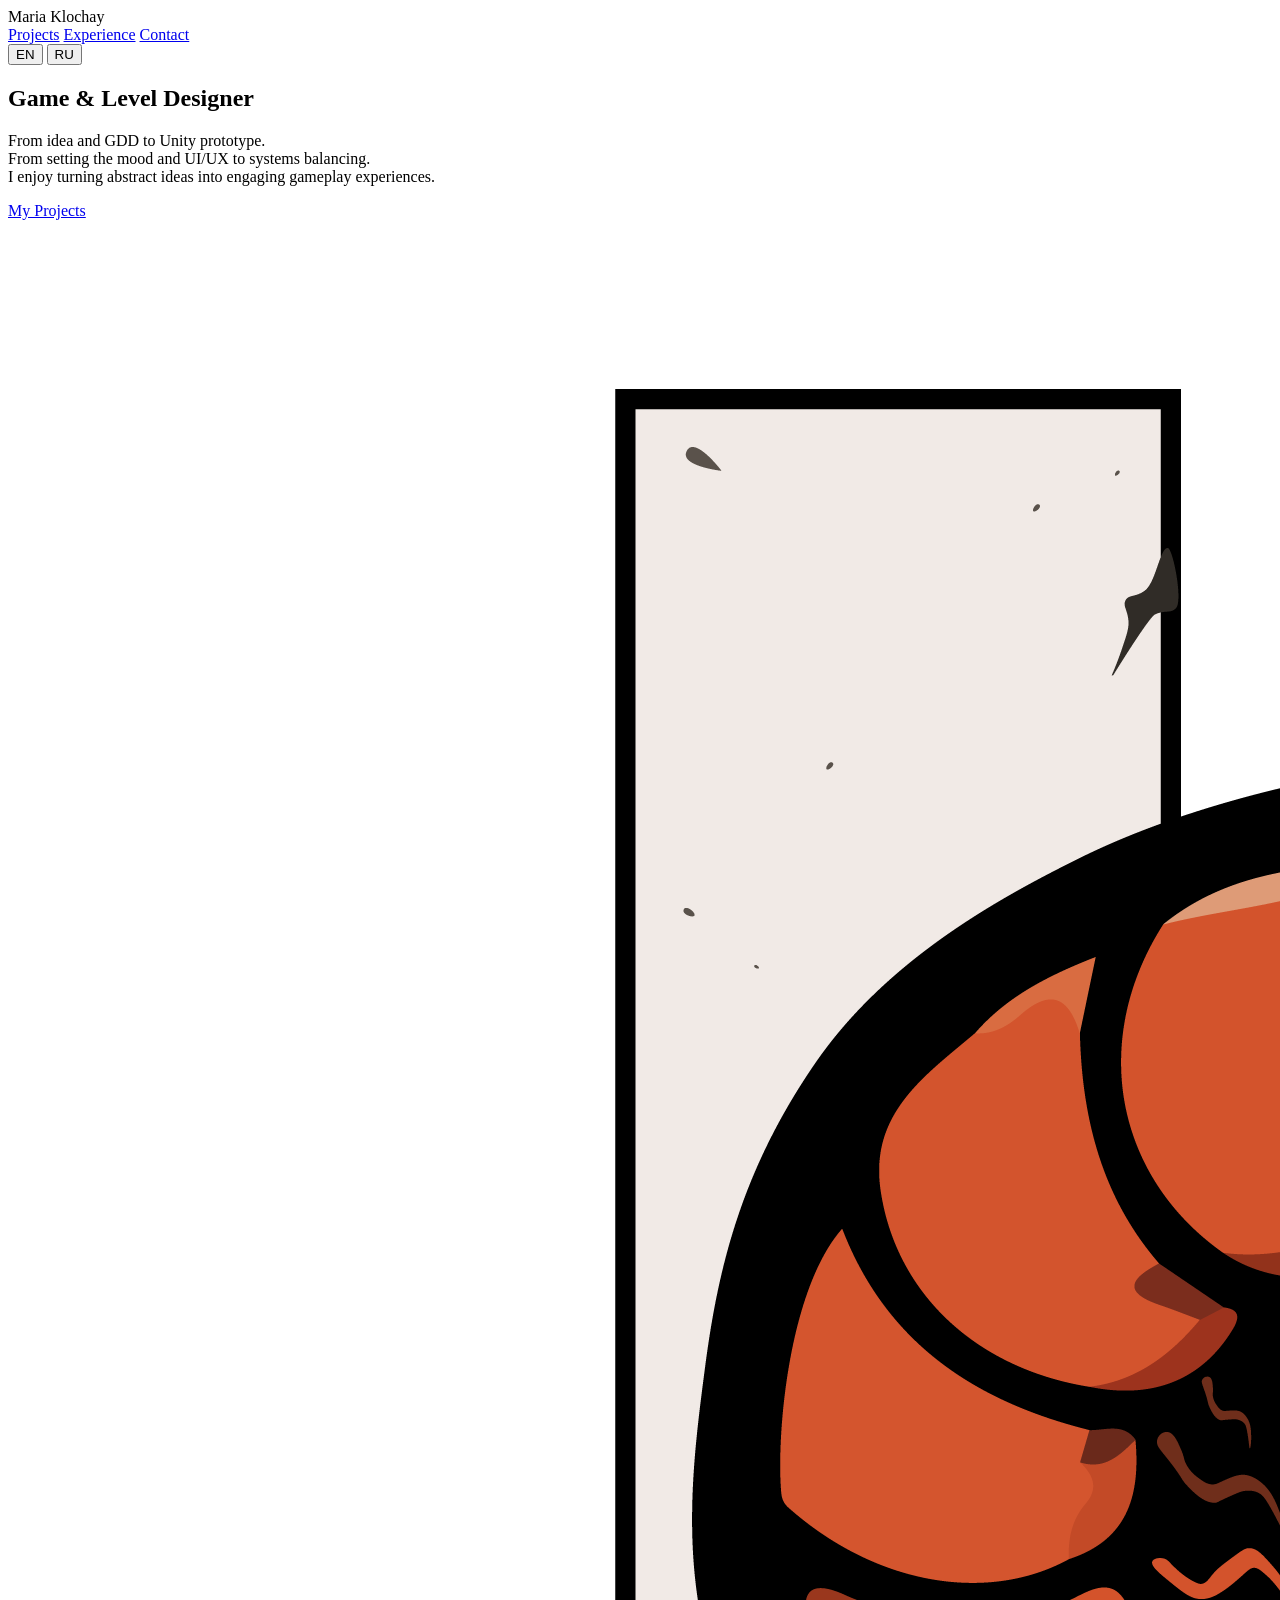
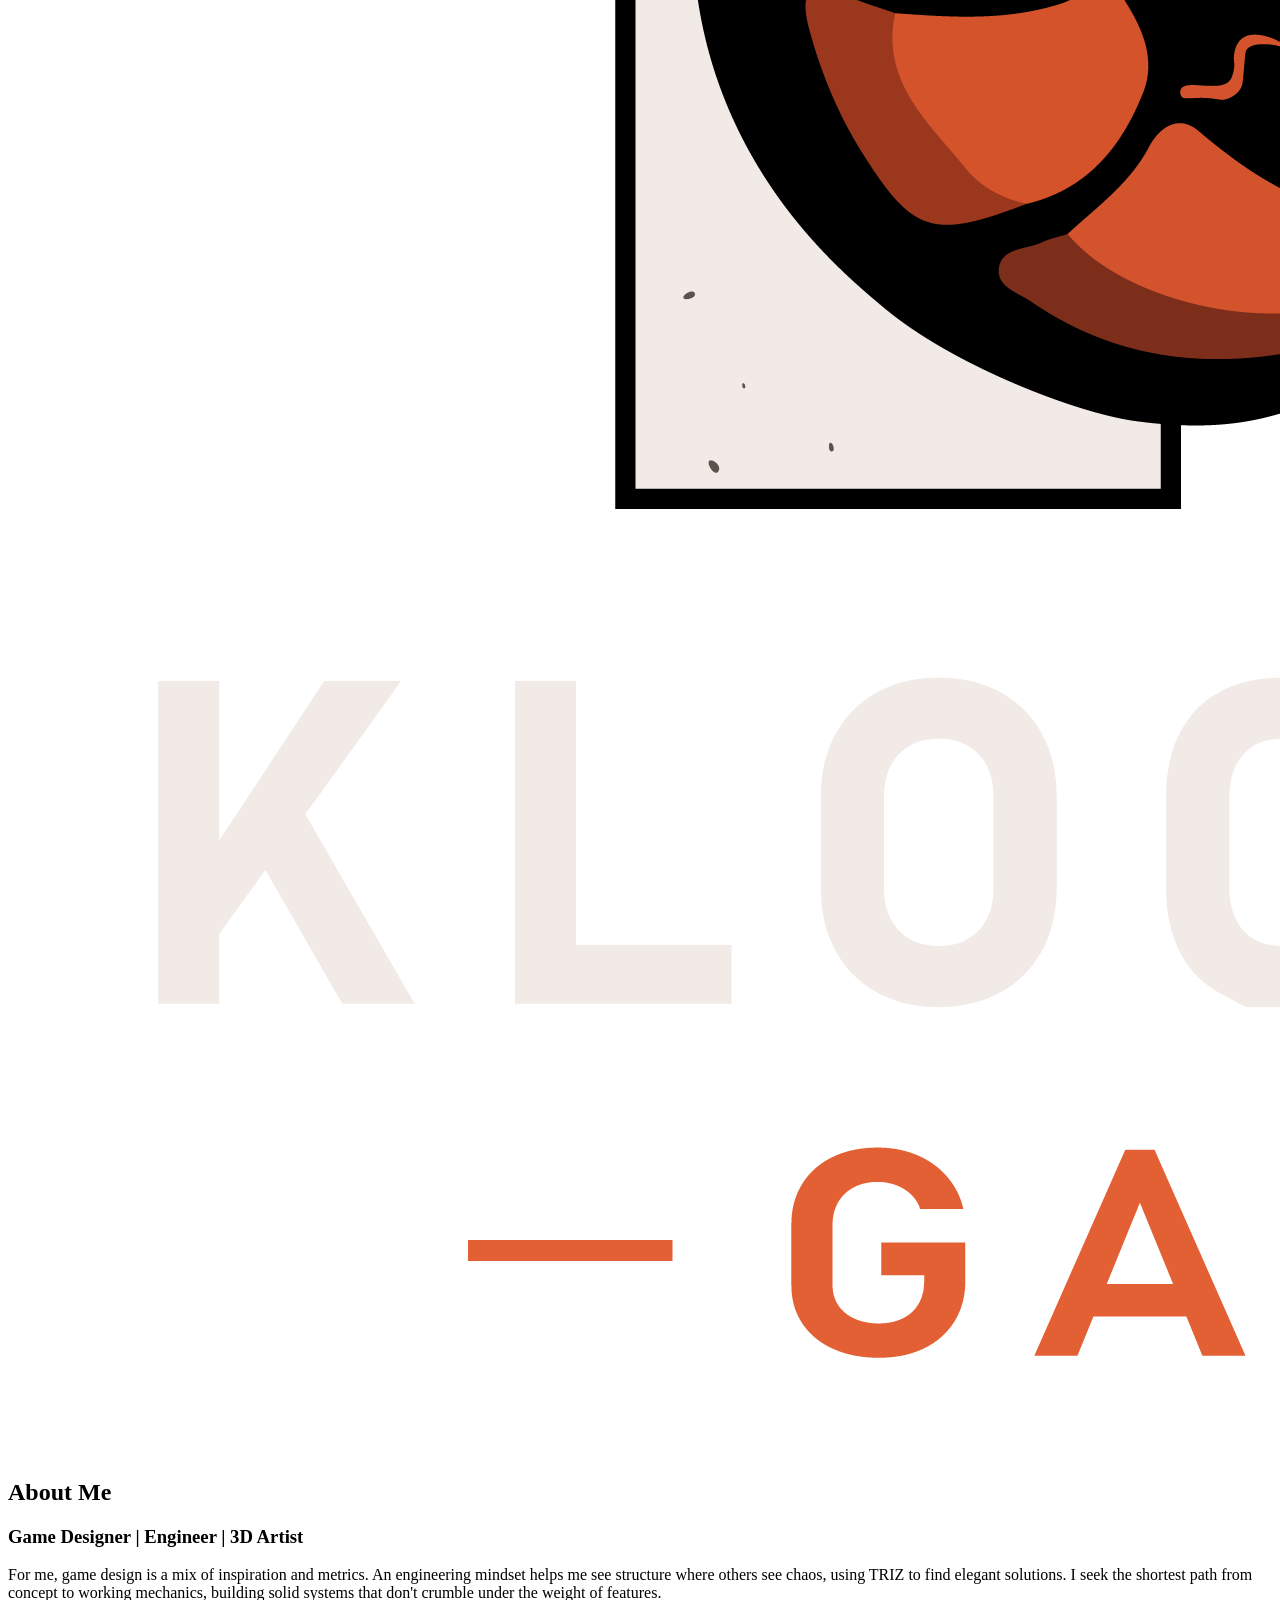
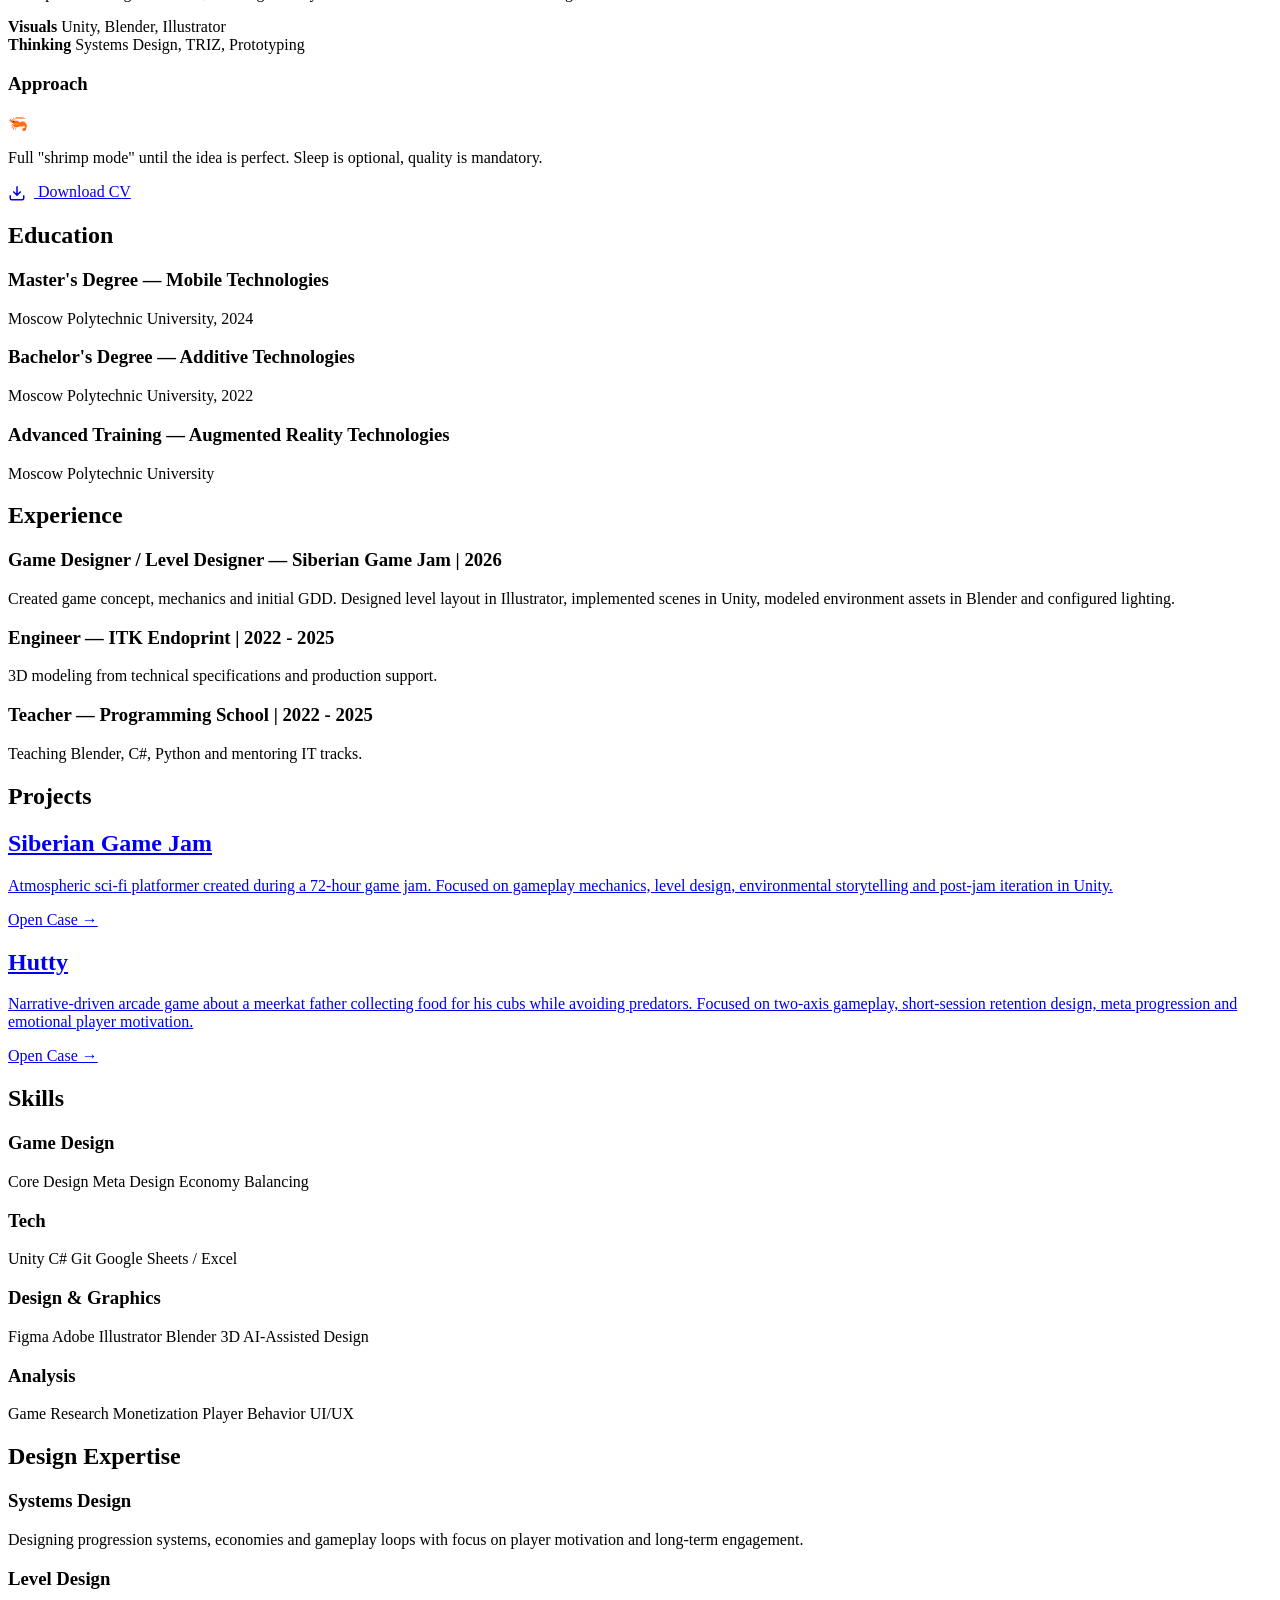
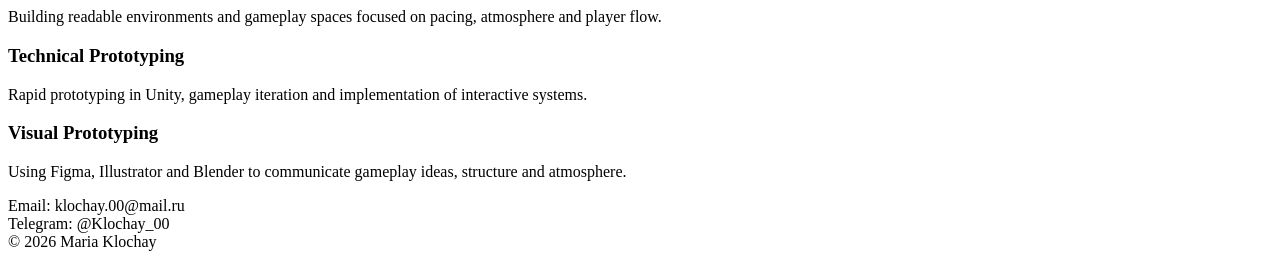
==== commit 418e3ceb: "upd all pages" ====
--- a/index.html
+++ b/index.html
@@ -3,428 +3,17 @@
 <head>
 <meta charset="UTF-8" />
 <meta name="viewport" content="width=device-width, initial-scale=1.0" />
+
+<link rel="icon" type="image/png" href="favicon.png">
+
 <title>Maria Klochay — Portfolio</title>
 
 <link rel="preconnect" href="https://fonts.googleapis.com">
 <link rel="preconnect" href="https://fonts.gstatic.com" crossorigin>
 <link href="https://fonts.googleapis.com/css2?family=Inter:wght@300;400;500;600;700&display=swap" rel="stylesheet">
 
-<style>
-:root{
-  --bg:#0b0c10;
-  --panel:#14161f;
-  --panel2:#181b26;
-  --text:#f4f5f7;
-  --muted:#b8bbc7;
-  --line:#262938;
-  --accent:#e6925a;
-  --accent-soft:rgba(255,138,61,0.14);
-}
-
-*{
-  box-sizing:border-box;
-  margin:0;
-  padding:0;
-}
-
-html{
-  scroll-behavior:smooth;
-}
-
-body{
-  background:var(--bg);
-  color:var(--text);
-  font-family:Inter,-apple-system,BlinkMacSystemFont,sans-serif;
-  line-height:1.8;
-}
-
-.container{
-  width:min(1180px,92%);
-  margin:0 auto;
-}
-
-/* HEADER */
-header{
-  display:grid;
-  grid-template-columns:1fr auto 1fr;
-  align-items:center;
-  padding:28px 0;
-  border-bottom:1px solid var(--line);
-  position:sticky;
-  top:0;
-  backdrop-filter:blur(10px);
-  background:rgba(11,12,16,0.85);
-  z-index:100;
-}
-
-.logo{
-  font-size:18px;
-  font-weight:600;
-}
-
-nav{
-  display:flex;
-  gap:18px;
-  justify-content:center;
-}
-
-nav a,
-.lang button,
-.cta{
-  color:var(--text);
-  text-decoration:none;
-  border:2px solid var(--line);
-  background:transparent;
-  padding:10px 16px;
-  border-radius:12px;
-  transition:0.25s ease;
-  cursor:pointer;
-  font-size:18px;
-}
-
-nav a:hover,
-.lang button:hover,
-.cta:hover,
-.card:hover,
-.skill:hover,
-.edu:hover,
-.exp:hover,
-.project:hover{
-  border-color:rgba(255,138,61,0.6);
-  box-shadow:
-    0 0 0 1px rgba(255,138,61,0.12),
-    0 12px 40px rgba(0,0,0,0.34),
-    0 0 40px rgba(255,138,61,0.08);
-  transform:translateY(-4px);
-}
-
-nav a:hover,
-.lang button:hover,
-.cta:hover{
-  color:var(--accent);
-  transform:translateY(-2px);
-}
-
-.lang{
-  display:flex;
-    justify-content:flex-end;
-  gap:10px;
-}
-
-/* HERO */
-.hero{
-  padding:140px 0 120px;
-  text-align:center;
-}
-
-.hero h1{
-  font-size:84px;
-  line-height:0.98;
-  letter-spacing:-3.4px;
-  margin-bottom:34px;
-  font-weight:700;
-}
-
-.subtitle{
-  max-width:950px;
-  margin:0 auto;
-  color:var(--muted);
-  font-size:20px;
-}
-
-.hero .cta{
-  display:inline-block;
-  margin-top:38px;
-}
-
-/* GENERAL */
-section{
-  padding:90px 0;
-  border-top:1px solid var(--line);
-}
-
-.section-title{
-  text-align:center;
-  font-size:42px;
-  margin-bottom:54px;
-  letter-spacing:-1px;
-}
-
-p{
-  color:var(--muted);
-}
-
-/* PORTFOLIO GRID */
-.portfolio-grid{
-  display:grid;
-  grid-template-columns:1fr 1fr;
-  gap:28px;
-}
-
-.block{
-  background:var(--panel);
-  border:1px solid var(--line);
-  border-radius:22px;
-  padding:30px;
-}
-
-.block h3{
-  font-size:24px;
-  margin-bottom:24px;
-}
-
-.cards{
-  display:grid;
-  gap:14px;
-}
-
-.card{
-  background:var(--panel2);
-  border:1px solid var(--line);
-  border-radius:16px;
-  padding:20px;
-  transition:0.25s ease;
-}
-
-/* ABOUT */
-.about-grid{
-  display:grid;
-  grid-template-columns:2fr 1fr;
-  gap:28px;
-}
-
-.about-box,
-.approach-box{
-  background:var(--panel);
-  border:1px solid var(--line);
-  border-radius:22px;
-  padding:30px;
-}
-
-.approach-box h3{
-  margin-bottom:18px;
-  font-size:26px;
-}
-
-.cv-btn{
-  display:inline-block;
-  margin-top:24px;
-}
-
-/* EDUCATION & EXP */
-.edu-grid,
-.exp-grid{
-  display:grid;
-  gap:16px;
-}
-
-.edu,
-.exp{
-  background:var(--panel);
-  border:1px solid var(--line);
-  border-radius:18px;
-  padding:24px;
-  transition:0.25s;
-}
-
-/* PROJECTS */
-.projects-grid{
-  display:grid;
-  grid-template-columns:repeat(3,1fr);
-  gap:18px;
-}
-
-.project{
-  background:var(--panel);
-  border:1px solid var(--line);
-  border-radius:18px;
-  padding:24px;
-  text-decoration:none;
-  color:var(--text);
-  transition:0.25s ease;
-}
-
-.project h3{
-  margin-bottom:14px;
-}
-
-/* SKILLS */
-.skills-row{
-  display:grid;
-  grid-template-columns:repeat(4,1fr);
-  gap:16px;
-}
-
-.skill{
-  background:var(--panel);
-  border:1px solid var(--line);
-  border-radius:18px;
-  padding:24px;
-  transition:0.25s ease;
-}
-
-.skill h3{
-  margin-bottom:18px;
-}
-
-.skill p{
-  white-space:pre-line;
-}
-
-/* FOOTER */
-footer{
-  padding:60px 0;
-  border-top:1px solid var(--line);
-}
-
-.footer-grid{
-  display:flex;
-  justify-content:space-between;
-  flex-wrap:wrap;
-  gap:18px;
-  color:var(--muted);
-}
-
-@media(max-width:900px){
-  .hero h1{font-size:48px;}
-
-  .portfolio-grid,
-  .about-grid,
-  .projects-grid,
-  .skills-row{
-    grid-template-columns:1fr;
-  }
-
-  header{
-    grid-template-columns:1fr;
-    gap:18px;
-    text-align:center;
-  }
-
-  .lang{
-    justify-content:center;
-  }
-}
-.project{
-  display:flex;
-  flex-direction:column;
-}
-
-.project p{
-  margin-bottom:24px;
-}
-
-.project-link{
-  margin-top:auto;
-
-  padding-top:24px;
-
-  font-size:14px;
-  color:var(--accent);
-
-  opacity:0.85;
-  transition:0.25s ease;
-}
-
-.project:hover .project-link{
-  transform:translateX(4px);
-  opacity:1;
-}
-
-.about-grid {
-  display: grid;
-  grid-template-columns: 1.8fr 1fr;
-  gap: 20px;
-  max-width: 1100px;
-  margin: 0 auto;
-}
-
-.about-box {
-  background: #161b22;
-  padding: 32px;
-  border-radius: 12px;
-  border: 1px solid #30363d;
-  display: flex;
-  flex-direction: column;
-}
-
-.highlight {
-  color: #edb745;
-  margin-bottom: 12px;
-  font-size: 1.2rem;
-}
-
-/* Сетка навыков */
-.skills-mini-grid {
-  display: grid;
-  margin-top: 15px;
-  grid-template-columns: 1fr 1fr;
-  gap: 15px;
-  padding-top: 20px;
-  border-top: 1px solid #30363d;
-}
-
-.skill-group strong {
-  display: block;
-  font-size: 0.8rem;
-  text-transform: uppercase;
-  color: #8b949e;
-  margin-bottom: 4px;
-}
-
-/* Блок с креветкой */
-.approach-header {
-  display: flex;
-  align-items: center;
-  justify-content: space-between;
-  margin-bottom: 15px;
-}
-
-.shrimp-icon {
-  font-size: 1.6rem;
-  filter: grayscale(1) opacity(0.5);
-  transition: 0.3s;
-}
-
-.approach-box:hover .shrimp-icon {
-  filter: grayscale(0) opacity(1);
-  transform: rotate(-12deg) scale(1.2);
-}
-
-.shrimp-quote {
-  border-left: 2px solid #edb745;
-  padding-left: 15px;
-  font-style: italic;
-  line-height: 1.5;
-  color: #c9d1d9;
-}
-
-/* Кнопка CV */
-.cv-btn {
-  margin-top: auto;
-  padding: 14px;
-  text-align: center;
-  border: 1px solid #f0f6fc;
-  border-radius: 6px;
-  text-decoration: none;
-  color: #f0f6fc;
-  transition: 0.2s;
-  font-weight: 500;
-}
-
-.cv-btn:hover {
-  background: #f0f6fc;
-  color: #0d1117;
-}
-
-/* Мобильная версия */
-@media (max-width: 768px) {
-  .about-grid { grid-template-columns: 1fr; }
-  .skills-mini-grid { grid-template-columns: 1fr; }
-}
-
-</style>
-
+<link rel="stylesheet" href="css/style.css">
+<link rel="stylesheet" href="css/animations.css">
 
 </head>
 
@@ -449,103 +38,30 @@
 
 <!-- HERO -->
 <section class="hero">
-  <h1>Game & Level Designer</h1>
-
-  <p class="subtitle"
-  data-en="From idea and GDD to Unity prototype, from lighting setup and UI/UX to systems balancing.&#10; I enjoy turning abstract ideas into engaging gameplay experiences."
-  data-ru="От идеи и GDD до Unity-прототипа, от настройки освещения и UI/UX до балансировки систем.&#10; Люблю превращать абстрактные идеи в захватывающий игровой опыт.">
-  From idea and GDD to Unity prototype, from lighting setup and UI/UX to systems balancing.<br> 
-  I enjoy turning abstract ideas into engaging gameplay experiences.
-  </p>
-
-  <a href="#projects-main"
-  class="cta"
-  data-en="My Projects"
-  data-ru="Смотреть проекты">
-  My Projects
-  </a>
-</section>
-
-<!-- PORTFOLIO GRID -->
-<section>
-
-  <h2 
-    class="section-title"
-    data-en="Design Expertise"
-    data-ru="Направления дизайна">
-    Design Expertise
-  </h2>
-
-  <div class="skills-row">
-
-    <!-- SYSTEMS DESIGN -->
-    <div class="skill">
-
-      <h3
-        data-en="Systems Design"
-        data-ru="Системный дизайн">
-        Systems Design
-      </h3>
-
-      <p
-        data-en="Designing progression systems, economies and gameplay loops with focus on player motivation and long-term engagement."
-        data-ru="Проектирование систем прогрессии, экономики и игровых циклов с упором на мотивацию игрока и долгосрочное вовлечение.">
-        Designing progression systems, economies and gameplay loops with focus on player motivation and long-term engagement.
-      </p>
-
-    </div>
-
-    <!-- LEVEL DESIGN -->
-    <div class="skill">
-
-      <h3
-        data-en="Level Design"
-        data-ru="Левел-дизайн">
-        Level Design
-      </h3>
-
-      <p
-        data-en="Building readable environments and gameplay spaces focused on pacing, atmosphere and player flow."
-        data-ru="Создание читаемых игровых пространств с акцентом на темп, атмосферу и поток игрока.">
-        Building readable environments and gameplay spaces focused on pacing, atmosphere and player flow.
-      </p>
-
-    </div>
-
-    <!-- TECHNICAL PROTOTYPING -->
-    <div class="skill">
-
-      <h3
-        data-en="Technical Prototyping"
-        data-ru="Техническое прототипирование">
-        Technical Prototyping
-      </h3>
-
-      <p
-        data-en="Rapid prototyping in Unity, gameplay iteration and implementation of interactive systems."
-        data-ru="Быстрое прототипирование в Unity, итерация геймплея и реализация интерактивных систем.">
-        Rapid prototyping in Unity, gameplay iteration and implementation of interactive systems.
-      </p>
-
-    </div>
-
-    <!-- Visual Prototyping -->
-    <div class="skill">
-
-      <h3
-        data-en="Visual Prototyping"
-        data-ru="Визуальное прототипирование">
-        Visual Prototyping
-      </h3>
-
-      <p
-        data-en="Using Figma, Illustrator and Blender to communicate gameplay ideas, structure and atmosphere."
-        data-ru="Использование Figma, Illustrator и Blender для визуализации игровых идей, структуры и атмосферы.">
-        Using Figma, Illustrator and Blender to communicate gameplay ideas, structure and atmosphere.
-      </p>
-
-    </div>
-
+  <div class="hero-layout">
+    <div class="hero-text">
+      <h1>Game & Level Designer</h1>
+
+      <p class="subtitle"
+      data-en="From idea and GDD to Unity prototype.&#10; From setting the mood and UI/UX to systems balancing.&#10; I enjoy turning abstract ideas into engaging gameplay experiences."
+      data-ru="От идеи и GDD до Unity-прототипа.&#10; От настройки атмосферы и UI/UX до балансировки систем.&#10; Люблю превращать абстрактные идеи в захватывающий игровой опыт.">
+      From idea and GDD to Unity prototype. <br> 
+      From setting the mood and UI/UX to systems balancing.<br> 
+      I enjoy turning abstract ideas into engaging gameplay experiences.
+      </p>
+
+      <a href="#projects-main"
+      class="cta"
+      data-en="My Projects"
+      data-ru="Смотреть проекты">
+      My Projects
+      </a>
+    </div>
+    <div class="hero-logo">
+
+        <img src="Assets/LOGO.png" alt="Studio Logo">
+
+    </div>
   </div>
 
 </section>
@@ -566,7 +82,7 @@
       <p class="description" 
          data-en="For me, game design is a mix of inspiration and metrics. An engineering mindset helps me see structure where others see chaos, using TRIZ to find elegant solutions. I seek the shortest path from concept to working mechanics, building solid systems that don't crumble under the weight of features." 
          data-ru="Для меня геймдизайн — это смесь вдохновения и метрик. Инженерный склад ума помогает мне видеть структуру там, где другие видят хаос, и находить изящные решения с помощью ТРИЗ. Ищу кратчайший путь от концепта до работающей механики, чтобы строить прочные системы, которые не разваливаются под весом фич.">
-         Для меня геймдизайн — это смесь вдохновения и метрик. Инженерный склад ума помогает мне видеть структуру там, где другие видят хаос, и находить изящные решения с помощью ТРИЗ. Ищу кратчайший путь от концепта до работающей механики, чтобы строить прочные системы, которые не разваливаются под весом фич.
+         For me, game design is a mix of inspiration and metrics. An engineering mindset helps me see structure where others see chaos, using TRIZ to find elegant solutions. I seek the shortest path from concept to working mechanics, building solid systems that don't crumble under the weight of features.
       </p>
 
       <div class="skills-mini-grid">
@@ -596,9 +112,21 @@
         </div>
       </div>
       
-      <a href="#" class="cta cv-btn" data-en="Download CV" data-ru="Скачать CV">
-        <svg width="18" height="18" viewBox="0 0 24 24" fill="none" stroke="currentColor" stroke-width="2" style="margin-right:8px; vertical-align:middle;"><path d="M21 15v4a2 2 0 0 1-2 2H5a2 2 0 0 1-2-2v-4M7 10l5 5 5-5M12 15V3"/></svg>
-        Download CV
+      <a href="resume.pdf"    
+      target="_blank"
+      class="cta cv-btn"
+      data-en="Download CV"
+      data-ru="Скачать CV">
+
+      <svg width="18" height="18" viewBox="0 0 24 24"
+      fill="none" stroke="currentColor" stroke-width="2"
+      style="margin-right:8px; vertical-align:middle;">
+
+    <path d="M21 15v4a2 2 0 0 1-2 2H5a2 2 0 0 1-2-2v-4M7 10l5 5 5-5M12 15V3"/>
+
+  </svg>
+
+  Download CV
       </a>
     </div>
   </div>
@@ -643,17 +171,17 @@
   <div class="exp-grid">
 
     <div class="exp">
-      <h3 data-en="Game Designer / Level Designer — Siberian Game Jam" data-ru="Game Designer / Level Designer — Siberian Game Jam">Game Designer / Level Designer — Siberian Game Jam</h3>
+      <h3 data-en="Game Designer / Level Designer — Siberian Game Jam | 2026" data-ru="Game Designer / Level Designer — Siberian Game Jam | 2026">Game Designer / Level Designer — Siberian Game Jam | 2026</h3>
       <p data-en="Created game concept, mechanics and initial GDD. Designed level layout in Illustrator, implemented scenes in Unity, modeled environment assets in Blender and configured lighting." data-ru="Придумала концепт игры и основные механики, подготовила GDD, разработала черновик уровня в Illustrator, собрала уровень в Unity, замоделила окружение и интерактивные префабы в Blender, настроила освещение для лучшей передачи атмосферы.">Created game concept, mechanics and initial GDD. Designed level layout in Illustrator, implemented scenes in Unity, modeled environment assets in Blender and configured lighting.</p>
     </div>
 
     <div class="exp">
-      <h3 data-en="Engineer — ITK Endoprint" data-ru="Инженер-конструктор — ИТК Эндопринт">Engineer — ITK Endoprint</h3>
+      <h3 data-en="Engineer — ITK Endoprint | 2022 - 2025" data-ru="Инженер-конструктор — ИТК Эндопринт | 2022 - 2025">Engineer — ITK Endoprint | 2022 - 2025</h3>
       <p data-en="3D modeling from technical specifications and production support." data-ru="3D-моделирование на основе ТЗ и сопровождение на производстве.">3D modeling from technical specifications and production support.</p>
     </div>
 
     <div class="exp">
-      <h3 data-en="Teacher — Programming School" data-ru="Преподаватель — АНО ДО ШКОЛА ПРОГРАММИСТОВ (МШП)">Teacher — Programming School</h3>
+      <h3 data-en="Teacher — Programming School | 2022 - 2025" data-ru="Преподаватель — АНО ДО ШКОЛА ПРОГРАММИСТОВ (МШП) | 2022 - 2025">Teacher — Programming School | 2022 - 2025</h3>
       <p data-en="Teaching Blender, C#, Python and mentoring IT tracks." data-ru="Преподавание Blender, C#, Python и смежных IT-направлений.">Teaching Blender, C#, Python and mentoring IT tracks.</p>
     </div>
 
@@ -670,23 +198,46 @@
 
   <div class="projects-grid">
 
-    <a class="project" href="Projects/game-jam.html">
-      <h3>Siberian Game Jam</h3>
-      <p data-en="Game design, level design, Unity implementation and atmosphere setup." data-ru="Геймдизайн, левел-дизайн, реализация в Unity и настройка атмосферы.">Game design, level design, Unity implementation and atmosphere setup.</p>
+        <a class="project" href="Projects/game-jam.html">
+
+      <h2>Siberian Game Jam</h2>
+
+      <p
+      data-en="Atmospheric sci-fi platformer created during a 72-hour game jam. Focused on gameplay mechanics, level design, environmental storytelling and post-jam iteration in Unity."
+      
+      data-ru="Атмосферный sci-fi платформер, созданный за 72 часа в рамках геймджема. Фокус на игровых механиках, левел-дизайне, повествовании через окружение и пост-джем доработке в Unity.">
+
+      Atmospheric sci-fi platformer created during a 72-hour game jam. Focused on gameplay mechanics, level design, environmental storytelling and post-jam iteration in Unity.
+
+      </p>
+
       <div class="project-link">Open Case →</div>
+
     </a>
 
-    <div class="project">
-      <h3>Hutty</h3>
-      <p data-en="Pet project focused on systems, progression and monetization." data-ru="Пет-проект с упором на системы, прогрессию и монетизацию.">Pet project focused on systems, progression and monetization.</p>
+
+    <a class="project" href="Projects/hutty.html">
+
+      <h2>Hutty</h2>
+
+      <p
+      data-en="Narrative-driven arcade game about a meerkat father collecting food for his cubs while avoiding predators. Focused on two-axis gameplay, short-session retention design, meta progression and emotional player motivation."
+
+      data-ru="Сюжетно-ориентированная аркада про суриката-отца, собирающего еду для своих детёнышей и избегающего хищников. Фокус на двухвекторном геймплее, коротких сессиях, мета-прогрессии и эмоциональной мотивации игрока.">
+
+      Narrative-driven arcade game about a meerkat father collecting food for his cubs while avoiding predators. Focused on two-axis gameplay, short-session retention design, meta progression and emotional player motivation.
+
+      </p>
+
       <div class="project-link">Open Case →</div>
-    </div>
-
-    <div class="project">
-      <h3>пока_без_названия</h3>
+
+    </a>
+
+    <!-- <div class="project">
+      <h2>пока_без_названия</h2>
       <p data-en="Project currently in development." data-ru="Проект находится в разработке.">Project currently in development.</p>
       <div class="project-link">Open Case →</div>
-    </div>
+    </div> -->
 
   </div>
 </section>
@@ -755,6 +306,90 @@
   </div>
 </section>
 
+<!-- PORTFOLIO GRID -->
+<section>
+
+  <h2 
+    class="section-title"
+    data-en="Design Expertise"
+    data-ru="Направления дизайна">
+    Design Expertise
+  </h2>
+
+  <div class="skills-row">
+
+    <!-- SYSTEMS DESIGN -->
+    <div class="skill">
+
+      <h3
+        data-en="Systems Design"
+        data-ru="Системный дизайн">
+        Systems Design
+      </h3>
+
+      <p
+        data-en="Designing progression systems, economies and gameplay loops with focus on player motivation and long-term engagement."
+        data-ru="Проектирование систем прогрессии, экономики и игровых циклов с упором на мотивацию игрока и долгосрочное вовлечение.">
+        Designing progression systems, economies and gameplay loops with focus on player motivation and long-term engagement.
+      </p>
+
+    </div>
+
+    <!-- LEVEL DESIGN -->
+    <div class="skill">
+
+      <h3
+        data-en="Level Design"
+        data-ru="Левел-дизайн">
+        Level Design
+      </h3>
+
+      <p
+        data-en="Building readable environments and gameplay spaces focused on pacing, atmosphere and player flow."
+        data-ru="Создание читаемых игровых пространств с акцентом на темп, атмосферу и поток игрока.">
+        Building readable environments and gameplay spaces focused on pacing, atmosphere and player flow.
+      </p>
+
+    </div>
+
+    <!-- TECHNICAL PROTOTYPING -->
+    <div class="skill">
+
+      <h3
+        data-en="Technical Prototyping"
+        data-ru="Техническое прототипирование">
+        Technical Prototyping
+      </h3>
+
+      <p
+        data-en="Rapid prototyping in Unity, gameplay iteration and implementation of interactive systems."
+        data-ru="Быстрое прототипирование в Unity, итерация геймплея и реализация интерактивных систем.">
+        Rapid prototyping in Unity, gameplay iteration and implementation of interactive systems.
+      </p>
+
+    </div>
+
+    <!-- Visual Prototyping -->
+    <div class="skill">
+
+      <h3
+        data-en="Visual Prototyping"
+        data-ru="Визуальное прототипирование">
+        Visual Prototyping
+      </h3>
+
+      <p
+        data-en="Using Figma, Illustrator and Blender to communicate gameplay ideas, structure and atmosphere."
+        data-ru="Использование Figma, Illustrator и Blender для визуализации игровых идей, структуры и атмосферы.">
+        Using Figma, Illustrator and Blender to communicate gameplay ideas, structure and atmosphere.
+      </p>
+
+    </div>
+
+  </div>
+
+</section>
+
 <!-- FOOTER -->
 <footer id="contact">
   <div class="footer-grid">
@@ -769,16 +404,7 @@
   </div>
 </footer>
 
-<script>
-function setLang(lang){
-  document.querySelectorAll('[data-en]').forEach(el=>{
-    const text = el.getAttribute(`data-${lang}`);
-    if(text){
-      el.innerText = text;
-    }
-  });
-}
-</script>
+<script src="JS/language.js"></script>
 
 </body>
 </html>
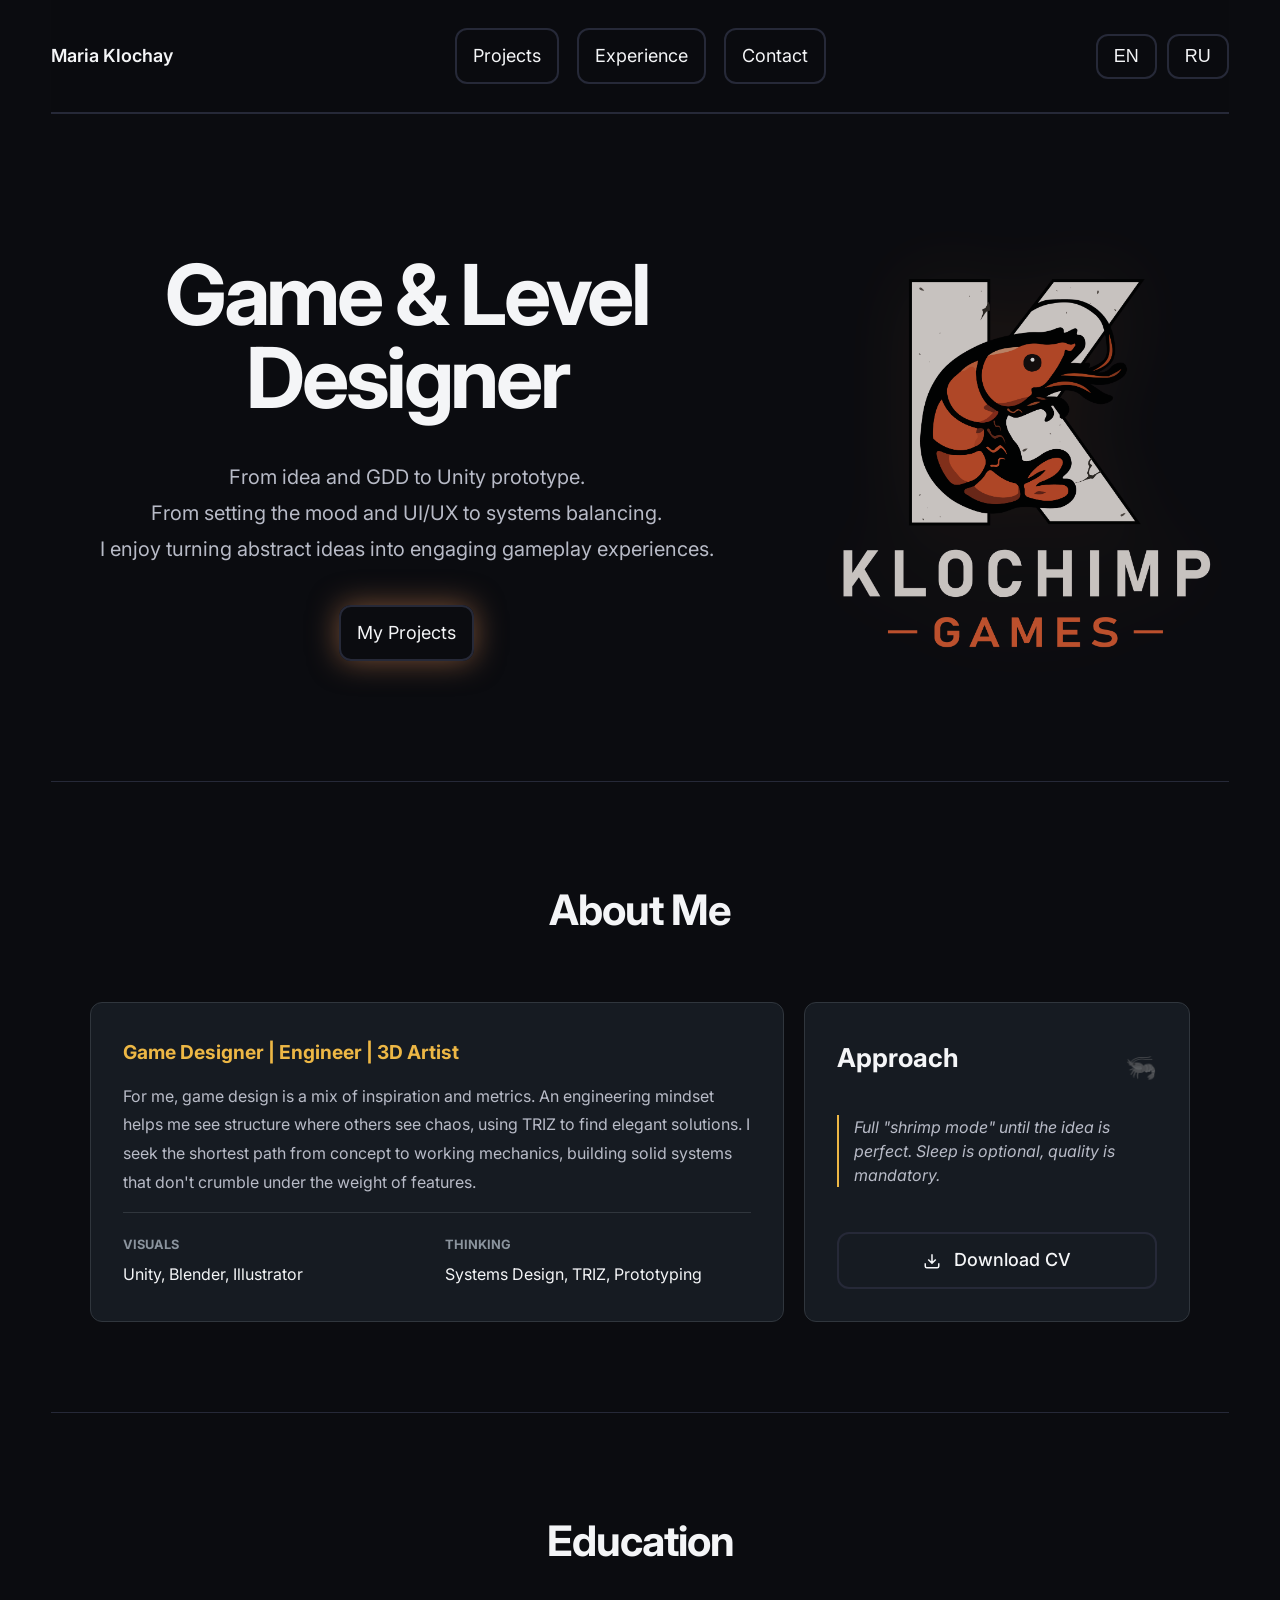
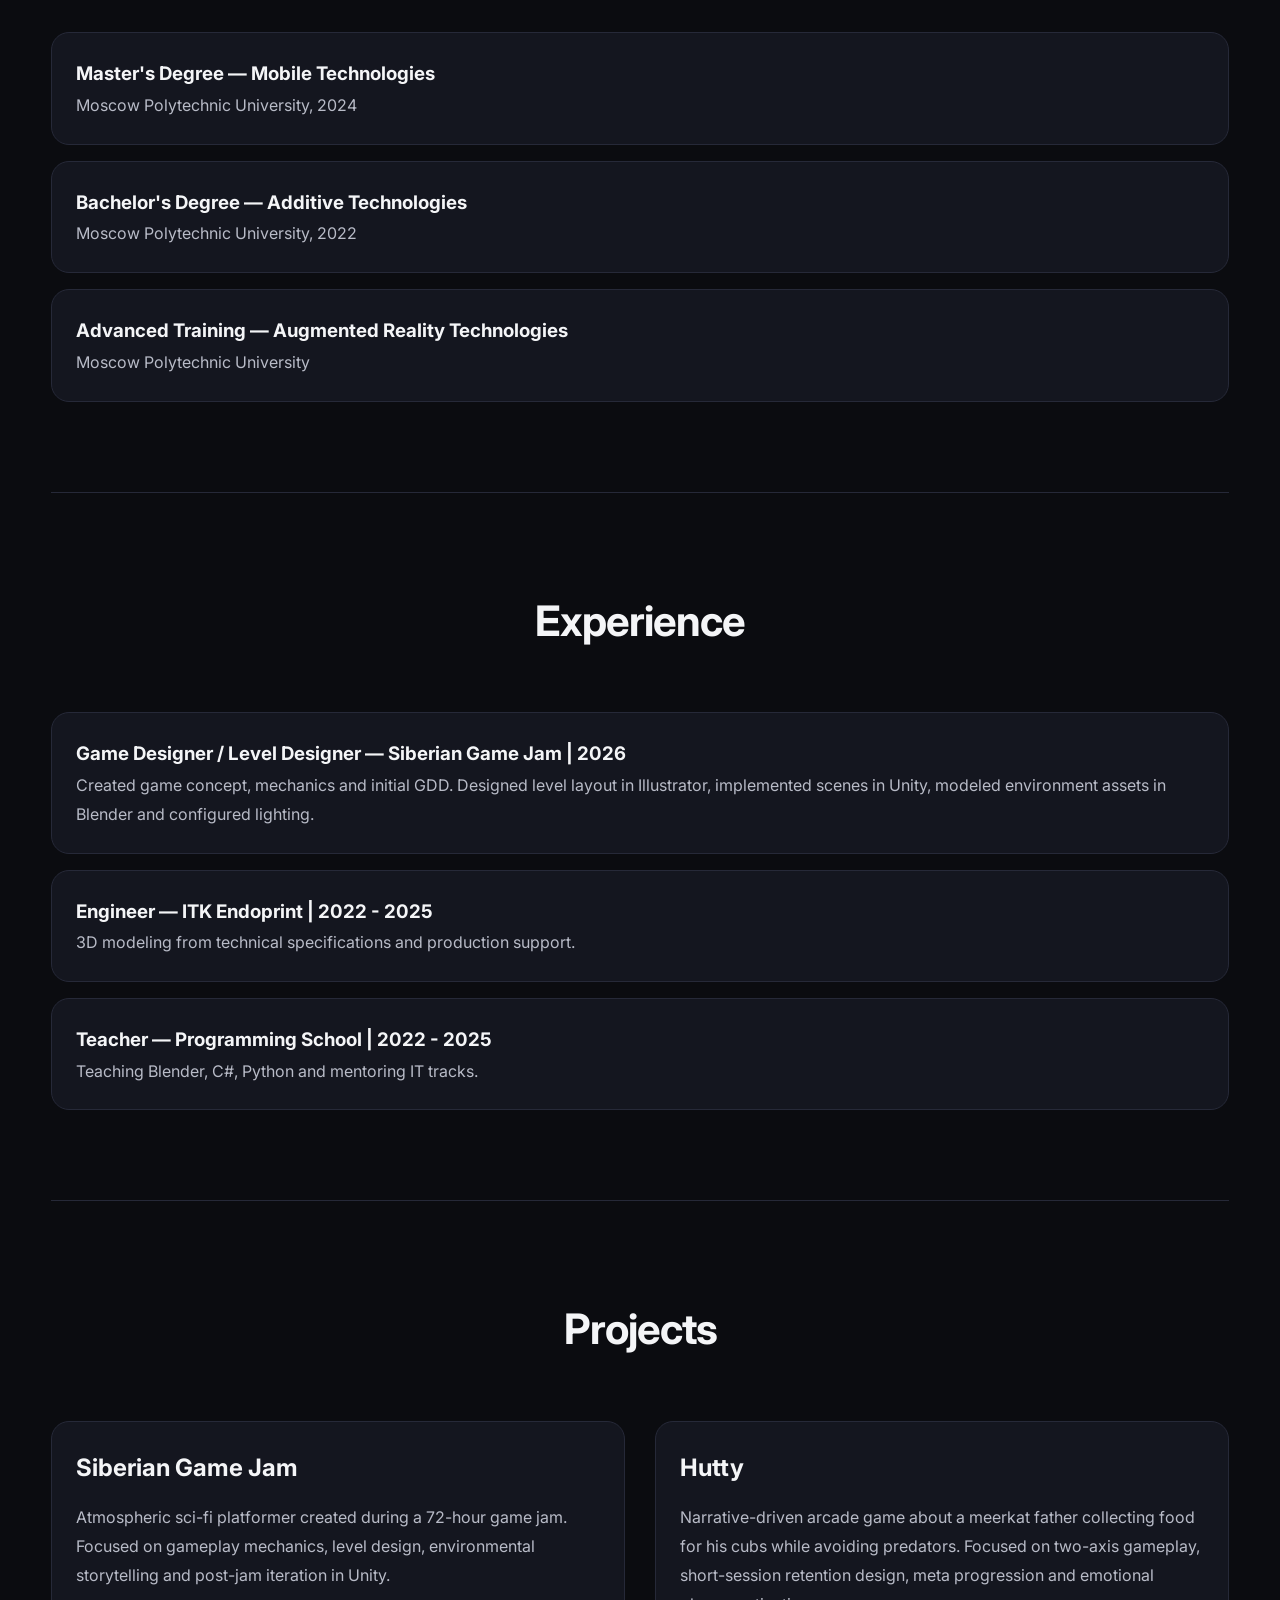
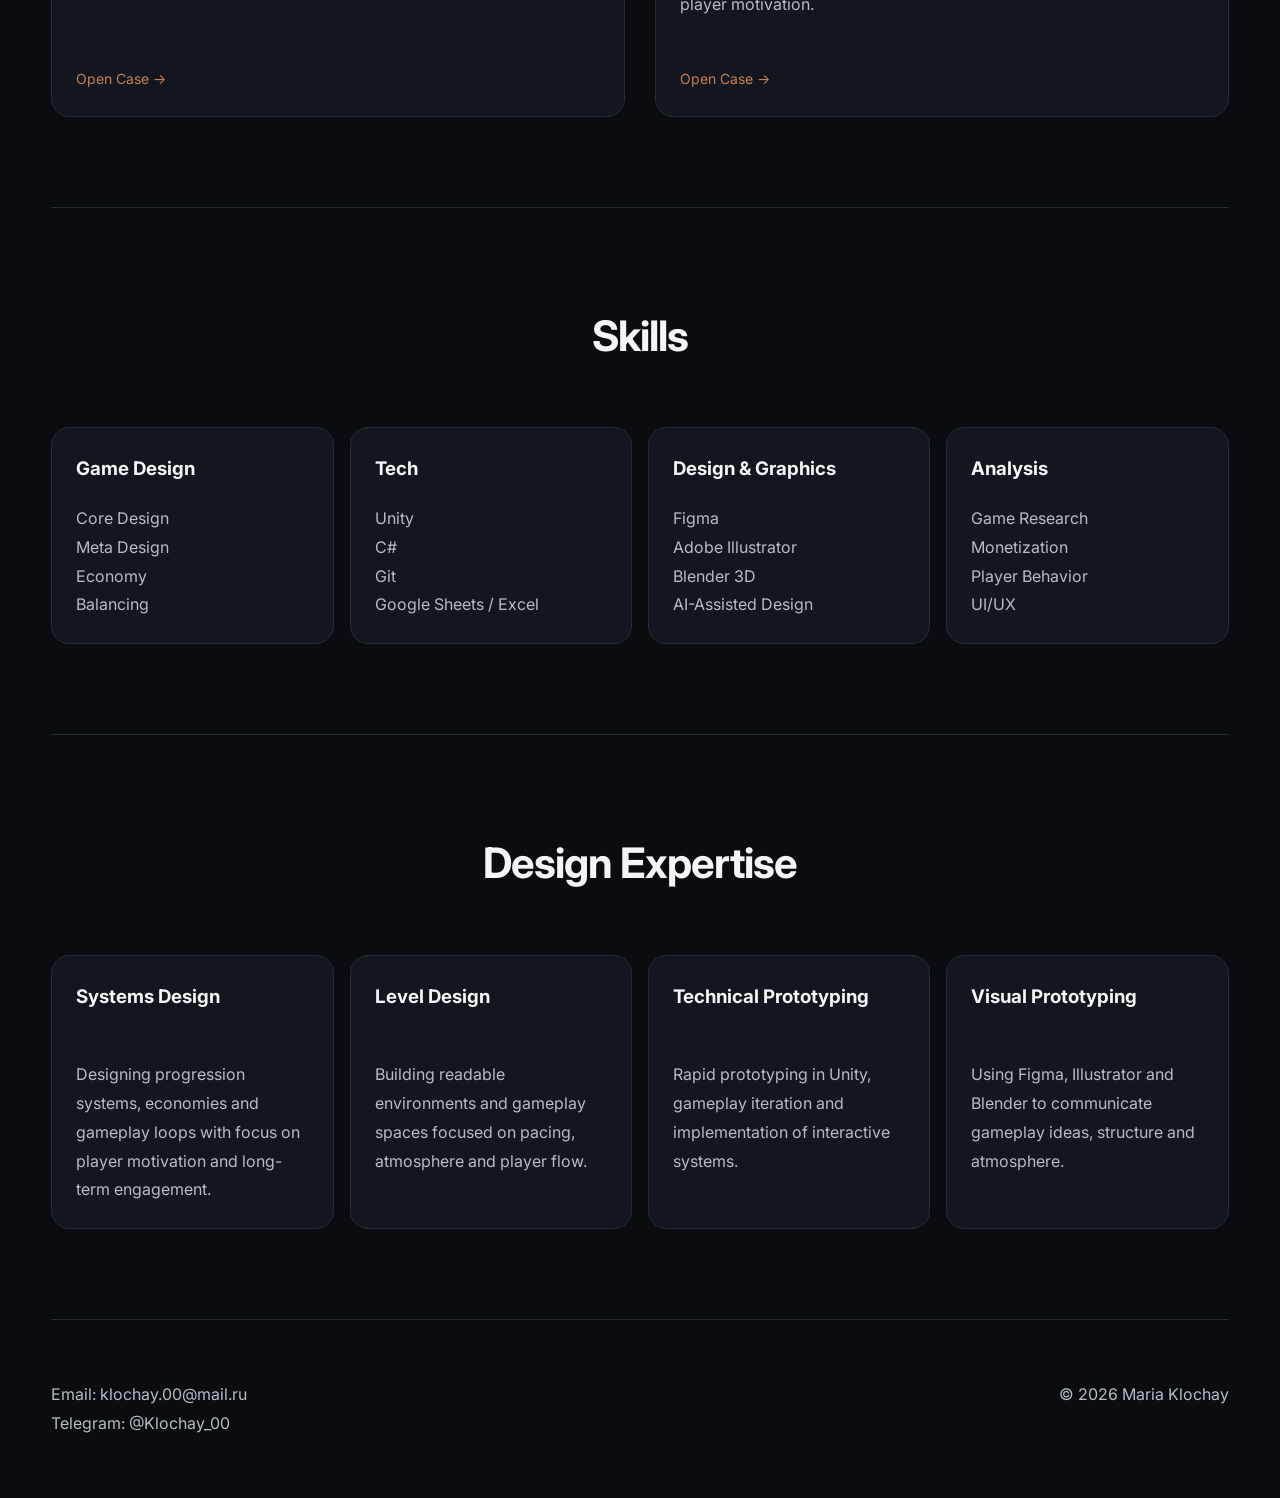
==== commit d0e9f454: "FIX LINK" ====
--- a/index.html
+++ b/index.html
@@ -12,8 +12,8 @@
 <link rel="preconnect" href="https://fonts.gstatic.com" crossorigin>
 <link href="https://fonts.googleapis.com/css2?family=Inter:wght@300;400;500;600;700&display=swap" rel="stylesheet">
 
-<link rel="stylesheet" href="css/style.css">
-<link rel="stylesheet" href="css/animations.css">
+<link rel="stylesheet" href="CSS/style.css">
+<link rel="stylesheet" href="CSS/animations.css">
 
 </head>
 
--- a/CSS/style.css
+++ b/CSS/style.css
@@ -0,0 +1,433 @@
+
+:root{
+  --bg:#0b0c10;
+  --panel:#14161f;
+  --panel2:#181b26;
+  --text:#f4f5f7;
+  --muted:#b8bbc7;
+  --line:#262938;
+  --accent:#e6925a;
+  --accent-soft:rgba(255,138,61,0.14);
+}
+
+*{
+  box-sizing:border-box;
+  margin:0;
+  padding:0;
+}
+
+html{
+  scroll-behavior:smooth;
+}
+
+body{
+  background:var(--bg);
+  color:var(--text);
+  font-family:Inter,-apple-system,BlinkMacSystemFont,sans-serif;
+  line-height:1.8;
+}
+
+.container{
+  width:min(1180px,92%);
+  margin:0 auto;
+}
+
+/* HEADER */
+header{
+  display:grid;
+  grid-template-columns:1fr auto 1fr;
+  align-items:center;
+  padding:28px 0;
+  border-bottom:1px solid var(--line);
+  position:sticky;
+  top:0;
+  backdrop-filter:blur(10px);
+  background:rgba(11,12,16,0.85);
+  z-index:100;
+}
+
+.logo{
+  font-size:18px;
+  font-weight:600;
+}
+
+nav{
+  display:flex;
+  gap:18px;
+  justify-content:center;
+}
+
+
+.lang{
+  display:flex;
+    justify-content:flex-end;
+  gap:10px;
+}
+
+/* HERO */
+.hero{
+  padding:140px 0 120px;
+  text-align:center;
+}
+
+.hero h1{
+  font-size:84px;
+  line-height:0.98;
+  letter-spacing:-3.4px;
+  margin-bottom:40px;
+  font-weight:700;
+}
+
+.subtitle{
+  max-width:950px;
+  margin:0 auto;
+  color:var(--muted);
+  font-size:20px;
+}
+
+.hero .cta{
+  display:inline-block;
+  margin-top:38px;
+  box-shadow:
+    0 0px 30px rgba(230,146,90,0.5);
+
+  transition:0.7s ease;
+}
+
+/* GENERAL */
+section{
+  padding:90px 0;
+  border-top:1px solid var(--line);
+}
+
+.section-title{
+  text-align:center;
+  font-size:42px;
+  margin-bottom:54px;
+  letter-spacing:-1px;
+}
+
+p{
+  color:var(--muted);
+}
+
+.hero-layout{
+  display:grid;
+
+  grid-template-columns:1.4fr 0.8fr;
+
+  gap:60px;
+
+  align-items:center;
+}
+
+
+/* LOGO BLOCK */
+
+.hero-logo{
+  display:flex;
+
+  justify-content:center;
+  align-items:center;
+}
+
+
+/* LOGO */
+
+.hero-logo img{
+
+  width:100%;
+  max-width:500px;
+
+  opacity:0.82;
+
+  filter:
+    drop-shadow(0 0 40px rgba(255,138,61,0.08));
+
+  transition:0.35s ease;
+}
+
+
+/* HOVER */
+
+.hero-logo img:hover{
+
+  transform:
+    scale(1.03)
+    rotate(-1deg);
+
+  opacity:1;
+}
+
+
+/* MOBILE */
+
+@media(max-width:900px){
+
+  .hero-layout{
+    grid-template-columns:1fr;
+
+    text-align:center;
+  }
+
+  .hero-logo{
+    order:-1;
+  }
+
+  .hero-logo img{
+    max-width:220px;
+  }
+}
+
+/* PORTFOLIO GRID */
+.portfolio-grid{
+  display:grid;
+  grid-template-columns:1fr 1fr;
+  gap:28px;
+}
+
+.block{
+  background:var(--panel);
+  border:1px solid var(--line);
+  border-radius:22px;
+  padding:30px;
+}
+
+.block h3{
+  font-size:24px;
+  margin-bottom:24px;
+}
+
+.cards{
+  display:grid;
+  gap:14px;
+}
+
+.card{
+  background:var(--panel2);
+  border:1px solid var(--line);
+  border-radius:16px;
+  padding:20px;
+  transition:0.25s ease;
+}
+
+/* ABOUT */
+.about-grid{
+  display:grid;
+  grid-template-columns:2fr 1fr;
+  gap:28px;
+}
+
+.about-box,
+.approach-box{
+  background:var(--panel);
+  border:1px solid var(--line);
+  border-radius:22px;
+  padding:30px;
+}
+
+.approach-box h3{
+  margin-bottom:18px;
+  font-size:26px;
+}
+
+.cv-btn{
+  display:inline-block;
+  margin-top:24px;
+}
+
+/* EDUCATION & EXP */
+.edu-grid,
+.exp-grid{
+  display:grid;
+  gap:16px;
+}
+
+.edu,
+.exp{
+  background:var(--panel);
+  border:1px solid var(--line);
+  border-radius:18px;
+  padding:24px;
+  transition:0.25s;
+}
+
+/* PROJECTS */
+.projects-grid{
+  display:grid;
+  grid-template-columns:repeat(2,1fr);
+  gap:30px;
+}
+
+.project{
+  background:var(--panel);
+  border:1px solid var(--line);
+  border-radius:18px;
+  padding:24px;
+  text-decoration:none;
+  color:var(--text);
+  transition:0.25s ease;
+}
+
+.project h2{
+  margin-bottom:14px;
+}
+
+/* SKILLS */
+.skills-row{
+  display:grid;
+  grid-template-columns:repeat(4,1fr);
+  gap:16px;
+}
+
+.skill{
+  background:var(--panel);
+  border:1px solid var(--line);
+  border-radius:18px;
+  padding:24px;
+  transition:0.25s ease;
+}
+
+.skill h3{
+  margin-bottom:18px;
+}
+
+.skill p{
+  white-space:pre-line;
+}
+
+/* FOOTER */
+footer{
+  padding:60px 0;
+  border-top:1px solid var(--line);
+}
+
+.footer-grid{
+  display:flex;
+  justify-content:space-between;
+  flex-wrap:wrap;
+  gap:18px;
+  color:var(--muted);
+}
+
+@media(max-width:900px){
+  .hero h1{font-size:48px;}
+
+  .portfolio-grid,
+  .about-grid,
+  .projects-grid,
+  .skills-row{
+    grid-template-columns:1fr;
+  }
+
+  header{
+    grid-template-columns:1fr;
+    gap:18px;
+    text-align:center;
+  }
+
+  .lang{
+    justify-content:center;
+  }
+}
+
+.project{
+  display:flex;
+  flex-direction:column;
+}
+
+.project p{
+  margin-bottom:24px;
+}
+
+.about-grid {
+  display: grid;
+  grid-template-columns: 1.8fr 1fr;
+  gap: 20px;
+  max-width: 1100px;
+  margin: 0 auto;
+}
+
+.about-box {
+  background: #161b22;
+  padding: 32px;
+  border-radius: 12px;
+  border: 1px solid #30363d;
+  display: flex;
+  flex-direction: column;
+}
+
+.highlight {
+  color: #edb745;
+  margin-bottom: 12px;
+  font-size: 1.2rem;
+}
+
+/* Сетка навыков */
+.skills-mini-grid {
+  display: grid;
+  margin-top: 15px;
+  grid-template-columns: 1fr 1fr;
+  gap: 15px;
+  padding-top: 20px;
+  border-top: 1px solid #30363d;
+}
+
+.skill-group strong {
+  display: block;
+  font-size: 0.8rem;
+  text-transform: uppercase;
+  color: #8b949e;
+  margin-bottom: 4px;
+}
+
+/* Блок с креветкой */
+.approach-header {
+  display: flex;
+  align-items: center;
+  justify-content: space-between;
+  margin-bottom: 15px;
+}
+
+.shrimp-icon {
+  font-size: 1.6rem;
+  filter: grayscale(1) opacity(0.5);
+  transition: 0.3s;
+}
+
+.approach-box:hover .shrimp-icon {
+  filter: grayscale(0) opacity(1);
+  transform: rotate(-12deg) scale(1.2);
+}
+
+.shrimp-quote {
+  border-left: 2px solid #edb745;
+  padding-left: 15px;
+  font-style: italic;
+  line-height: 1.5;
+  color: #c9d1d9;
+}
+
+/* Кнопка CV */
+.cv-btn {
+  margin-top: auto;
+  padding: 14px;
+  text-align: center;
+  border: 1px solid #f0f6fc;
+  border-radius: 6px;
+  text-decoration: none;
+  color: #f0f6fc;
+  transition: 0.2s;
+  font-weight: 500;
+}
+
+.cv-btn:hover {
+  background: #f0f6fc;
+  color: #0d1117;
+}
+
+/* Мобильная версия */
+@media (max-width: 768px) {
+  .about-grid { grid-template-columns: 1fr; }
+  .skills-mini-grid { grid-template-columns: 1fr; }
+}
--- a/CSS/animations.css
+++ b/CSS/animations.css
@@ -0,0 +1,53 @@
+nav a,
+.lang button,
+.cta{
+  color:var(--text);
+  text-decoration:none;
+  border:2px solid var(--line);
+  background:transparent;
+  padding:10px 16px;
+  border-radius:12px;
+  transition:0.25s ease;
+  cursor:pointer;
+  font-size:18px;
+}
+
+nav a:hover,
+.lang button:hover,
+.cta:hover,
+.card:hover,
+.skill:hover,
+.edu:hover,
+.exp:hover,
+.project:hover{
+  border-color:rgba(255,138,61,0.6);
+  box-shadow:
+    0 0 0 1px rgba(255,138,61,0.12),
+    0 12px 40px rgba(0,0,0,0.34),
+    0 0 40px rgba(255,138,61,0.08);
+  transform:translateY(-4px);
+}
+
+nav a:hover,
+.lang button:hover,
+.cta:hover{
+  color:var(--accent);
+  transform:translateY(-2px);
+}
+
+.project-link{
+  margin-top:auto;
+
+  padding-top:24px;
+
+  font-size:14px;
+  color:var(--accent);
+
+  opacity:0.85;
+  transition:0.25s ease;
+}
+
+.project:hover .project-link{
+  transform:translateX(4px);
+  opacity:1;
+}
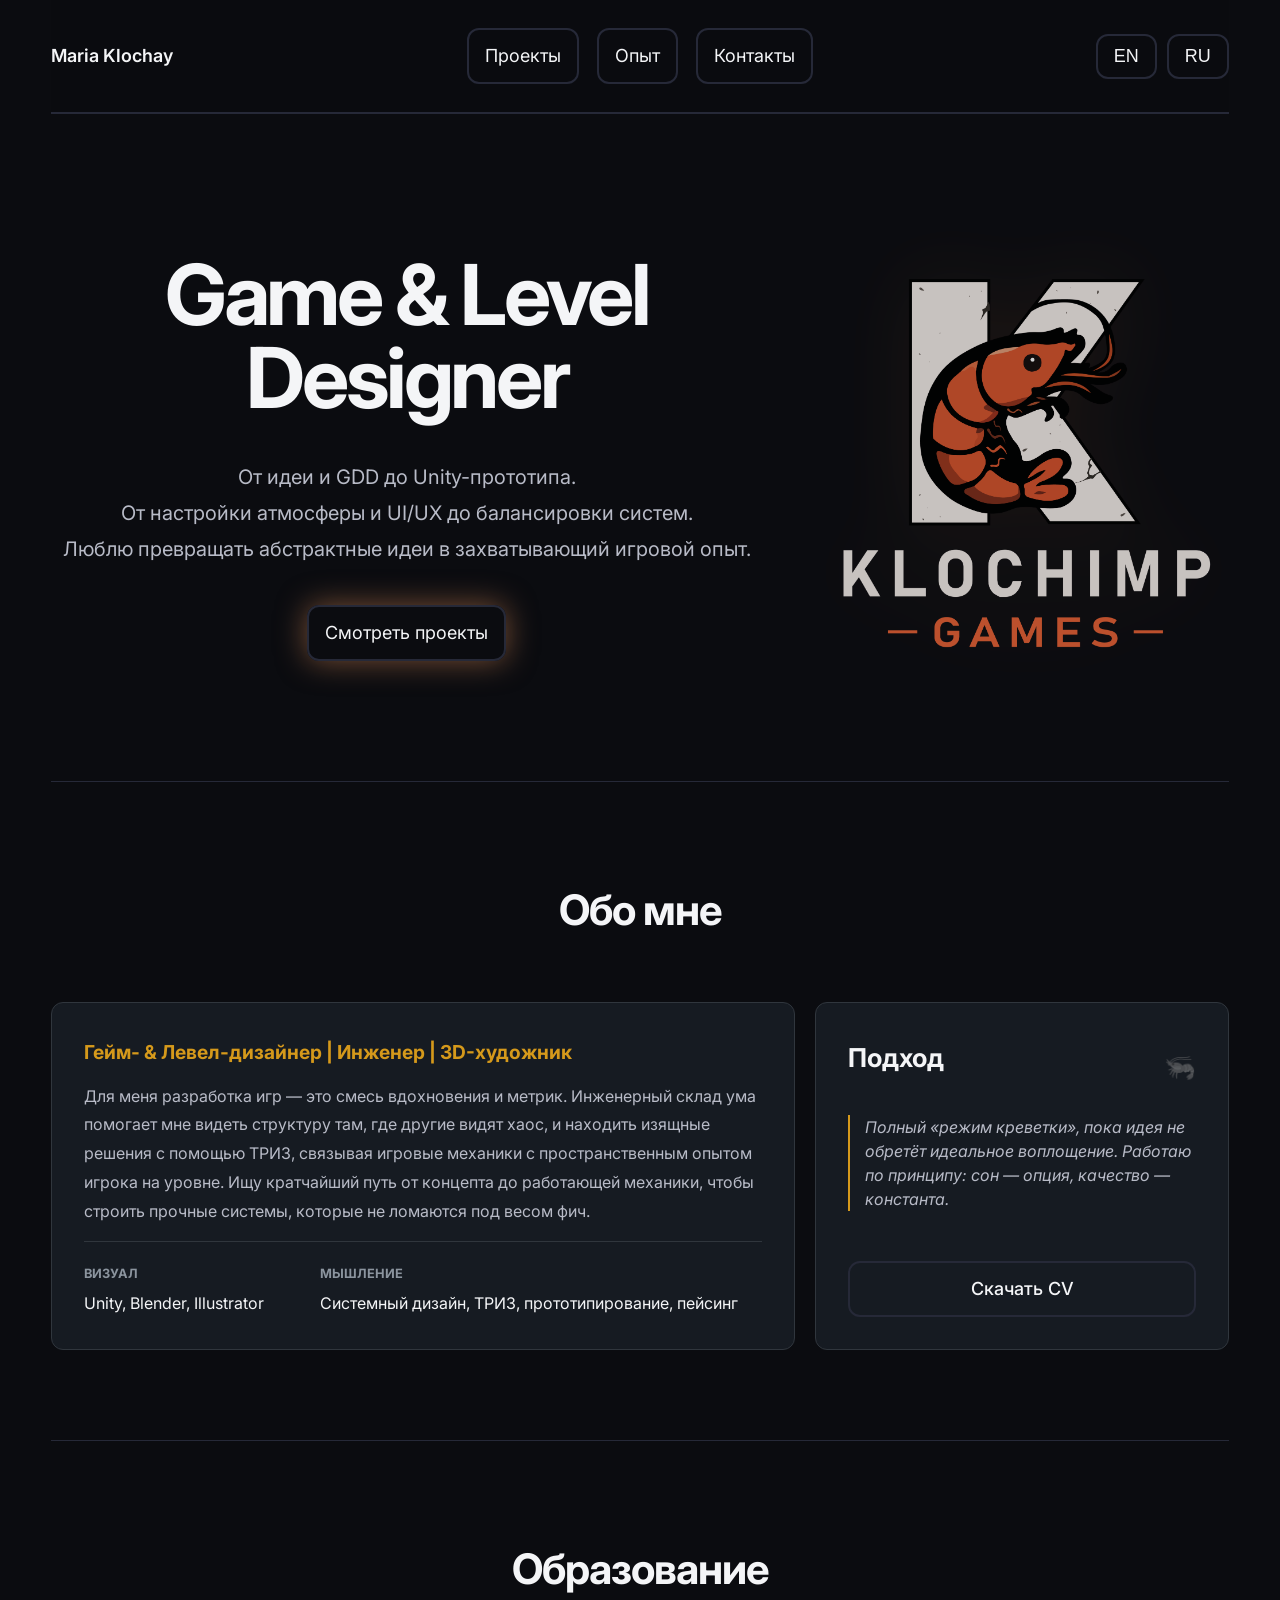
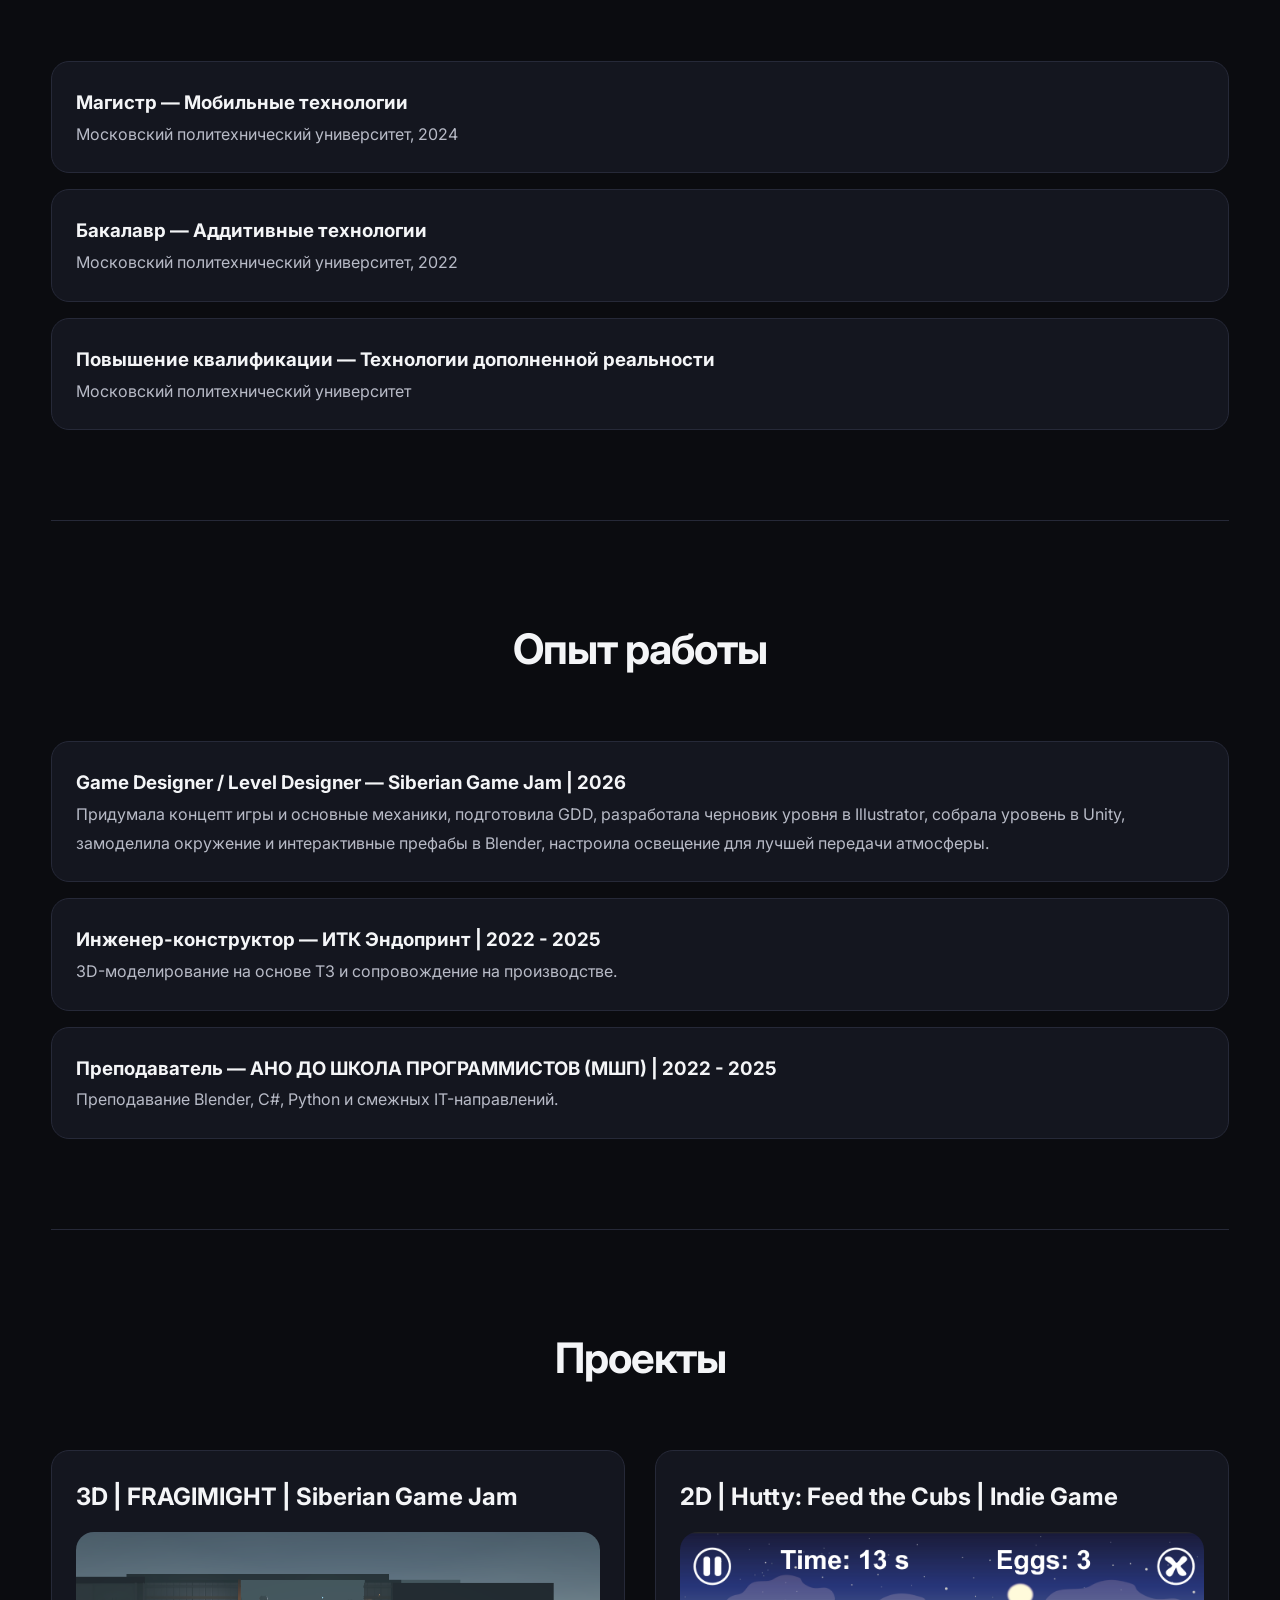
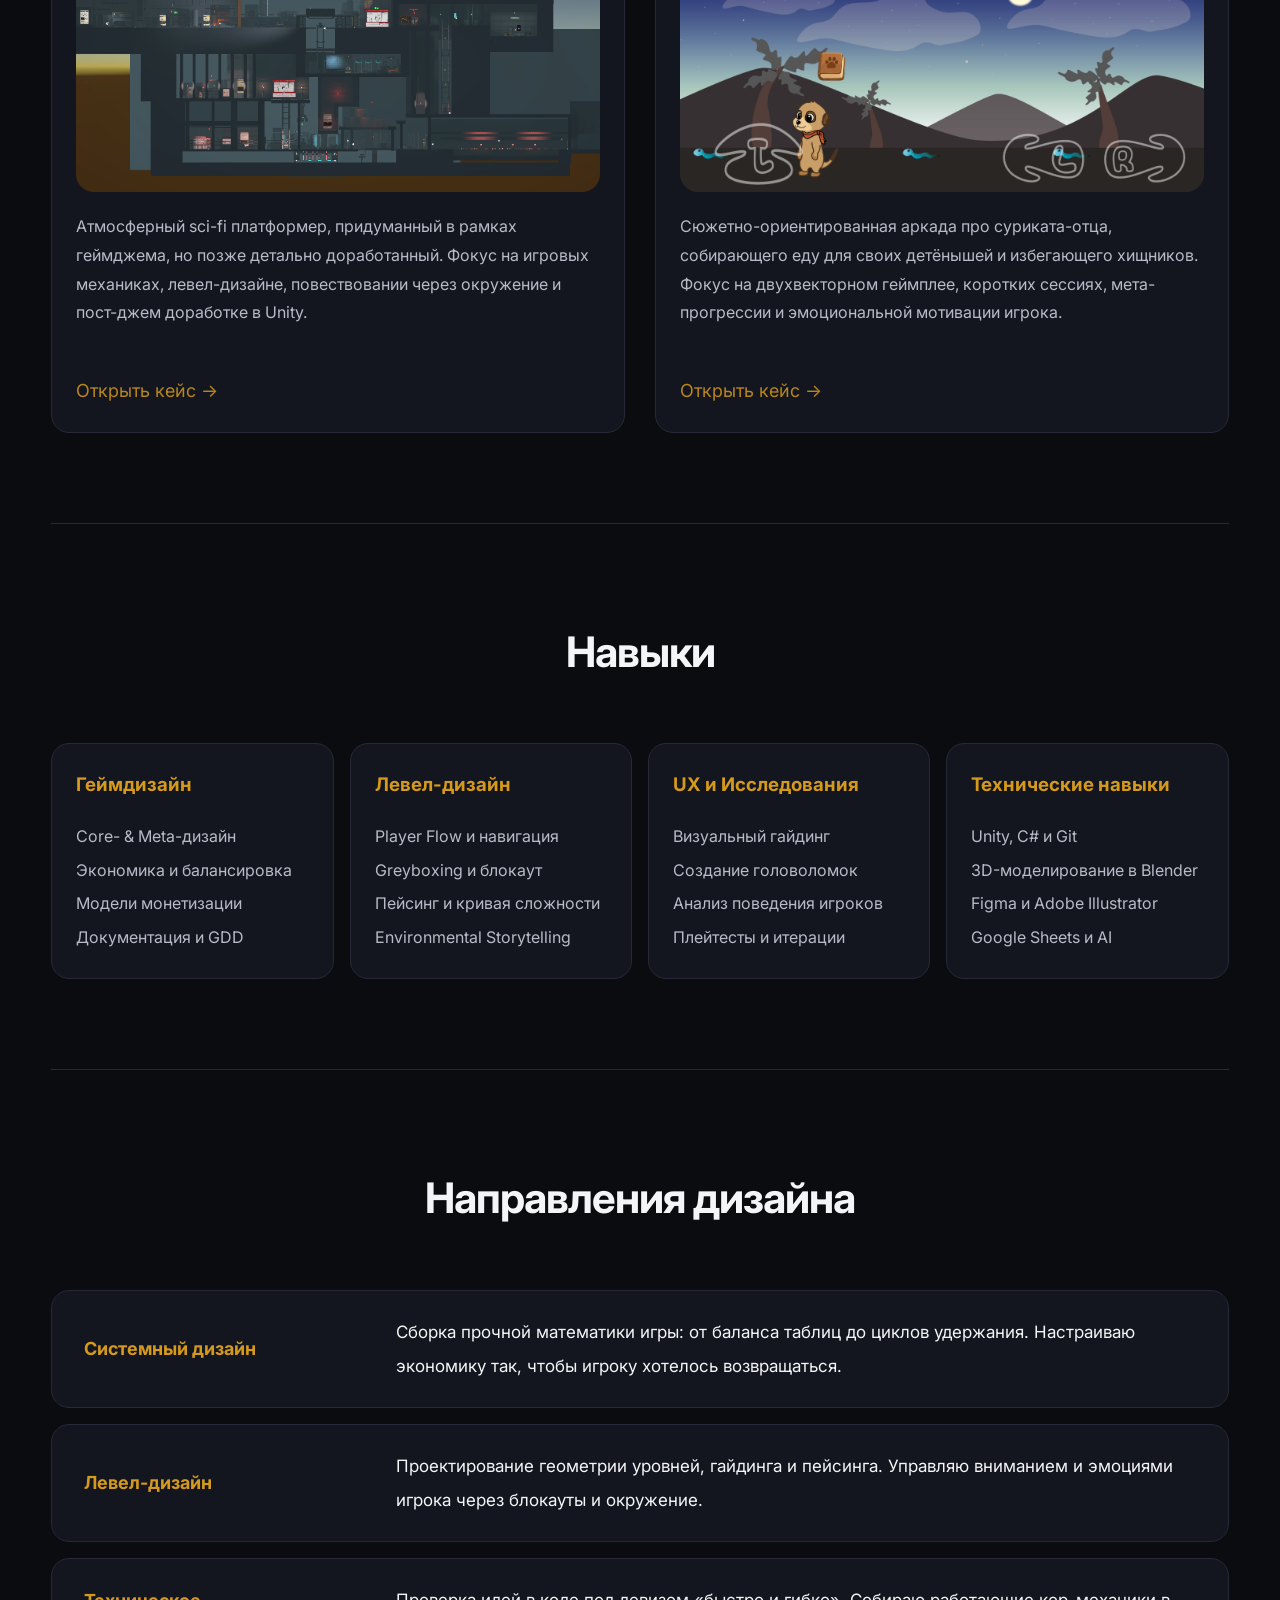
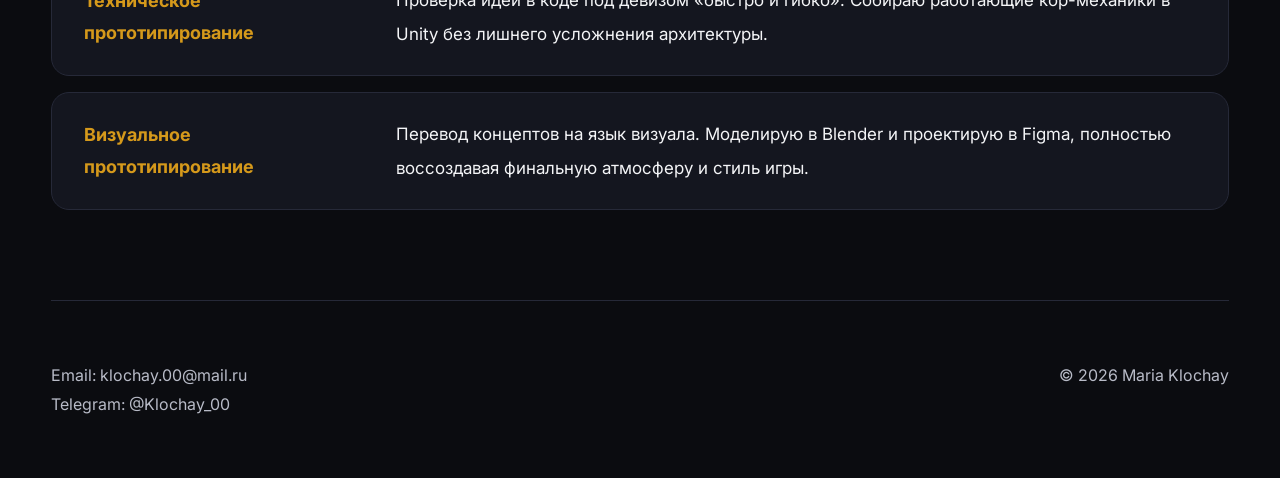
==== commit c70d4cd2: "final vers" ====
--- a/index.html
+++ b/index.html
@@ -71,18 +71,17 @@
   <h2 class="section-title" data-en="About Me" data-ru="Обо мне">About Me</h2>
 
   <div class="about-grid">
-    <!-- Левый блок: Кто вы (Инженер + ГД) -->
     <div class="about-box main-info">
       <h3 class="highlight" 
-          data-en="Game Designer | Engineer | 3D Artist" 
-          data-ru="Геймдизайнер | Инженер | 3D-художник">
-          Game Designer | Engineer | 3D Artist
+          data-en="Game & Level Designer | Engineer | 3D Artist" 
+          data-ru="Гейм- & Левел-дизайнер | Инженер | 3D-художник">
+          Game & Level Designer | Engineer | 3D Artist
       </h3>
       
       <p class="description" 
-         data-en="For me, game design is a mix of inspiration and metrics. An engineering mindset helps me see structure where others see chaos, using TRIZ to find elegant solutions. I seek the shortest path from concept to working mechanics, building solid systems that don't crumble under the weight of features." 
-         data-ru="Для меня геймдизайн — это смесь вдохновения и метрик. Инженерный склад ума помогает мне видеть структуру там, где другие видят хаос, и находить изящные решения с помощью ТРИЗ. Ищу кратчайший путь от концепта до работающей механики, чтобы строить прочные системы, которые не разваливаются под весом фич.">
-         For me, game design is a mix of inspiration and metrics. An engineering mindset helps me see structure where others see chaos, using TRIZ to find elegant solutions. I seek the shortest path from concept to working mechanics, building solid systems that don't crumble under the weight of features.
+         data-en="For me, game development is a blend of inspiration and metrics. An engineering mindset helps me see structure where others see chaos and find elegant solutions through TRIZ, seamlessly connecting game mechanics with the player's spatial experience on a level. I look for the shortest path from concept to a working prototype, building robust systems that won't fall apart under the weight of feature creep." 
+         data-ru="Для меня разработка игр — это смесь вдохновения и метрик. Инженерный склад ума помогает мне видеть структуру там, где другие видят хаос, и находить изящные решения с помощью ТРИЗ, связывая игровые механики с пространственным опытом игрока на уровне. Ищу кратчайший путь от концепта до работающей механики, чтобы строить прочные системы, которые не ломаются под весом фич.">
+         For me, game development is a blend of inspiration and metrics. An engineering mindset helps me see structure where others see chaos and find elegant solutions through TRIZ, seamlessly connecting game mechanics with the player's spatial experience on a level. I look for the shortest path from concept to a working prototype, building robust systems that won't fall apart under the weight of feature creep.
       </p>
 
       <div class="skills-mini-grid">
@@ -92,7 +91,7 @@
         </div>
         <div class="skill-group">
           <strong data-en="Thinking" data-ru="Мышление">Thinking</strong>
-          <span data-en="Systems Design, TRIZ, Prototyping" data-ru="Системный дизайн, ТРИЗ, прототипирование">Systems Design, TRIZ, Prototyping</span>
+          <span data-en="System design, TRIZ, prototyping, pacing" data-ru="Системный дизайн, ТРИЗ, прототипирование, пейсинг">System design, TRIZ, prototyping, pacing</span>
         </div>
       </div>
     </div>
@@ -105,9 +104,9 @@
           <span class="shrimp-icon">🦐</span>
         </div>
         <div class="shrimp-quote">
-          <p data-en='Full "shrimp mode" until the idea is perfect. Sleep is optional, quality is mandatory.' 
-             data-ru='Полный «режим креветки», пока идея не станет идеальной. Сон — опция, качество — константа.'>
-             Full "shrimp mode" until the idea is perfect. Sleep is optional, quality is mandatory.
+          <p data-en='Full-on "shrimp mode" until the idea reaches its perfect realization. My philosophy: sleep is optional, quality is a constant.' 
+             data-ru='Полный «режим креветки», пока идея не обретёт идеальное воплощение. Работаю по принципу: сон — опция, качество — константа.'>
+             Full-on "shrimp mode" until the idea reaches its perfect realization. My philosophy: sleep is optional, quality is a constant.
           </p>
         </div>
       </div>
@@ -198,27 +197,35 @@
 
   <div class="projects-grid">
 
-        <a class="project" href="Projects/game-jam.html">
-
-      <h2>Siberian Game Jam</h2>
+      <a class="project" href="Projects/game-jam.html">
+
+      <h2>3D | FRAGIMIGHT | Siberian Game Jam</h2>
+
+      <img src="Assets/Jam/unity3.png"
+       alt="Fragimight Preview"
+       class="project-preview">
 
       <p
-      data-en="Atmospheric sci-fi platformer created during a 72-hour game jam. Focused on gameplay mechanics, level design, environmental storytelling and post-jam iteration in Unity."
+      data-en="An atmospheric sci-fi platformer conceived during a game jam but later refined in detail. The focus is on gameplay mechanics, level design, environmental storytelling, and post-jam refinement in Unity."
       
-      data-ru="Атмосферный sci-fi платформер, созданный за 72 часа в рамках геймджема. Фокус на игровых механиках, левел-дизайне, повествовании через окружение и пост-джем доработке в Unity.">
-
-      Atmospheric sci-fi platformer created during a 72-hour game jam. Focused on gameplay mechanics, level design, environmental storytelling and post-jam iteration in Unity.
-
-      </p>
-
-      <div class="project-link">Open Case →</div>
+      data-ru="Атмосферный sci-fi платформер, придуманный в рамках геймджема, но позже детально доработанный. Фокус на игровых механиках, левел-дизайне, повествовании через окружение и пост-джем доработке в Unity.">
+
+      An atmospheric sci-fi platformer conceived during a game jam but later refined in detail. The focus is on gameplay mechanics, level design, environmental storytelling, and post-jam refinement in Unity.
+
+      </p>
+
+      <div class="project-link" data-en="Open Case →" data-ru="Открыть кейс →">Открыть кейс →</div>
 
     </a>
 
 
     <a class="project" href="Projects/hutty.html">
 
-      <h2>Hutty</h2>
+      <h2>2D | Hutty: Feed the Cubs | Indie Game</h2>
+
+      <img src="Assets/Hutty/game.png"
+       alt="Fragimight Preview"
+       class="project-preview">
 
       <p
       data-en="Narrative-driven arcade game about a meerkat father collecting food for his cubs while avoiding predators. Focused on two-axis gameplay, short-session retention design, meta progression and emotional player motivation."
@@ -229,7 +236,7 @@
 
       </p>
 
-      <div class="project-link">Open Case →</div>
+      <div class="project-link" data-en="Open Case →" data-ru="Открыть кейс →">Открыть кейс →</div>
 
     </a>
 
@@ -243,68 +250,79 @@
 </section>
 
 <!-- SKILLS -->
+<!-- SKILLS -->
 <section>
-  <h2 class="section-title"
-  data-en="Skills"
-  data-ru="Навыки">
-  Skills
-  </h2>
+  <h2 class="section-title" data-en="Skills" data-ru="Навыки">Skills</h2>
 
   <div class="skills-row">
 
+    <!-- 1. GAME DESIGN -->
     <div class="skill">
       <h3 data-en="Game Design" data-ru="Геймдизайн">Game Design</h3>
-      <p data-en="Core Design
-Meta Design
-Economy
-Balancing" data-ru="Core-дизайн
-Meta-дизайн
-Экономика
-Балансировка">Core Design
-Meta Design
-Economy
-Balancing</p>
-    </div>
-
+      <p data-en="Core & Meta Design
+Economy & Balancing
+Monetization Models
+GDD & Technical Specs" 
+         data-ru="Core- & Meta-дизайн
+Экономика и балансировка
+Модели монетизации
+Документация и GDD">Core & Meta Design
+Economy & Balancing
+Monetization Models
+GDD & Technical Specs</p>
+    </div>
+
+    <!-- 2. LEVEL DESIGN -->
     <div class="skill">
-      <h3 data-en="Tech" data-ru="Технические навыки">Tech</h3>
-      <p>Unity
-C#
-Git
-Google Sheets / Excel
-</p>
-    </div>
-
+      <h3 data-en="Level Design" data-ru="Левел-дизайн">Level Design</h3>
+      <p data-en="Player Flow & Navigation
+Greyboxing & Blockout
+Pacing & Difficulty Curve
+Environmental Storytelling" 
+         data-ru="Player Flow и навигация
+Greyboxing и блокаут
+Пейсинг и кривая сложности
+Environmental Storytelling">Player Flow & Navigation
+Greyboxing & Blockout
+Pacing & Difficulty Curve
+Environmental Storytelling</p>
+    </div>
+
+    <!-- 3. UX & RESEARCH -->
     <div class="skill">
-      <h3 data-en="Design & Graphics" data-ru="Дизайн и графика">Design & Graphics</h3>
-      <p data-en="Figma
-Adobe Illustrator
+      <h3 data-en="UX & Research" data-ru="UX и Исследования">UX & Research</h3>
+      <p data-en="Visual Guidance & Signposting
+Puzzle & Encounter Design
+Player Behavior Analysis
+Playtesting & Iteration" 
+         data-ru="Визуальный гайдинг
+Создание головоломок
+Анализ поведения игроков
+Плейтесты и итерации">Visual Guidance & Signposting
+Puzzle & Encounter Design
+Player Behavior Analysis
+Playtesting & Iteration</p>
+    </div>
+
+    <!-- 4. TECH & TOOLS -->
+    <div class="skill">
+      <h3 data-en="Tech & Tools" data-ru="Технические навыки">Tech & Tools</h3>
+      <p data-en="Unity, C# & Git
 Blender 3D
-AI-Assisted Design" data-ru="Figma
-Adobe Illustrator
+Figma & Adobe Illustrator
+Google Sheets & AI Tools" 
+         data-ru="Unity, C# и Git
+3D-моделирование в Blender
+Figma и Adobe Illustrator
+Google Sheets и AI">Unity, C# & Git
 Blender 3D
-AI дизайн-прототипирование">Figma
-Adobe Illustrator
-Blender 3D
-AI-Assisted Design</p>
-    </div>
-
-    <div class="skill">
-      <h3 data-en="Analysis" data-ru="Аналитика">Analysis</h3>
-      <p data-en="Game Research
-Monetization
-Player Behavior
-UI/UX" data-ru="Анализ игр
-Монетизация
-Поведение игроков
-UI/UX">Game Research
-Monetization
-Player Behavior
-UI/UX</p>
-    </div>
-
-  </div>
-</section>
+Figma & Adobe Illustrator
+Google Sheets & AI Tools</p>
+    </div>
+
+  </div>
+</section>
+
 
 <!-- PORTFOLIO GRID -->
 <section>
@@ -316,79 +334,49 @@
     Design Expertise
   </h2>
 
-  <div class="skills-row">
+  <!-- Класс поменяли на skills-column, чтобы в CSS сделать вертикальный стек -->
+  <div class="skills-column">
 
     <!-- SYSTEMS DESIGN -->
-    <div class="skill">
-
-      <h3
-        data-en="Systems Design"
-        data-ru="Системный дизайн">
-        Systems Design
-      </h3>
-
-      <p
-        data-en="Designing progression systems, economies and gameplay loops with focus on player motivation and long-term engagement."
-        data-ru="Проектирование систем прогрессии, экономики и игровых циклов с упором на мотивацию игрока и долгосрочное вовлечение.">
-        Designing progression systems, economies and gameplay loops with focus on player motivation and long-term engagement.
-      </p>
-
+    <div class="skill-row">
+      <h3 data-en="Systems Design" data-ru="Системный дизайн">Systems Design</h3>
+      <p data-en="Building solid game mathematics: from spreadsheet balance to retention loops. Tuning economies to keep players coming back."
+         data-ru="Сборка прочной математики игры: от баланса таблиц до циклов удержания. Настраиваю экономику так, чтобы игроку хотелось возвращаться.">
+         Building solid game mathematics: from spreadsheet balance to retention loops. Tuning economies to keep players coming back.
+      </p>
     </div>
 
     <!-- LEVEL DESIGN -->
-    <div class="skill">
-
-      <h3
-        data-en="Level Design"
-        data-ru="Левел-дизайн">
-        Level Design
-      </h3>
-
-      <p
-        data-en="Building readable environments and gameplay spaces focused on pacing, atmosphere and player flow."
-        data-ru="Создание читаемых игровых пространств с акцентом на темп, атмосферу и поток игрока.">
-        Building readable environments and gameplay spaces focused on pacing, atmosphere and player flow.
-      </p>
-
+    <div class="skill-row">
+      <h3 data-en="Level Design" data-ru="Левел-дизайн">Level Design</h3>
+      <p data-en="Designing level geometry, signposting, and pacing. Directing player attention and emotion through blockouts and environments."
+         data-ru="Проектирование геометрии уровней, гайдинга и пейсинга. Управляю вниманием и эмоциями игрока через блокауты и окружение.">
+         Designing level geometry, signposting, and pacing. Directing player attention and emotion through blockouts and environments.
+      </p>
     </div>
 
     <!-- TECHNICAL PROTOTYPING -->
-    <div class="skill">
-
-      <h3
-        data-en="Technical Prototyping"
-        data-ru="Техническое прототипирование">
-        Technical Prototyping
-      </h3>
-
-      <p
-        data-en="Rapid prototyping in Unity, gameplay iteration and implementation of interactive systems."
-        data-ru="Быстрое прототипирование в Unity, итерация геймплея и реализация интерактивных систем.">
-        Rapid prototyping in Unity, gameplay iteration and implementation of interactive systems.
-      </p>
-
-    </div>
-
-    <!-- Visual Prototyping -->
-    <div class="skill">
-
-      <h3
-        data-en="Visual Prototyping"
-        data-ru="Визуальное прототипирование">
-        Visual Prototyping
-      </h3>
-
-      <p
-        data-en="Using Figma, Illustrator and Blender to communicate gameplay ideas, structure and atmosphere."
-        data-ru="Использование Figma, Illustrator и Blender для визуализации игровых идей, структуры и атмосферы.">
-        Using Figma, Illustrator and Blender to communicate gameplay ideas, structure and atmosphere.
-      </p>
-
-    </div>
-
-  </div>
-
-</section>
+    <div class="skill-row">
+      <h3 data-en="Technical Prototyping" data-ru="Техническое прототипирование">Technical Prototyping</h3>
+      <p data-en="Testing ideas in code with a 'fast and flexible' approach. Assembling working core mechanics in Unity without messy architecture."
+         data-ru="Проверка идей в коде под девизом «быстро и гибко». Собираю работающие кор-механики в Unity без лишнего усложнения архитектуры.">
+         Testing ideas in code with a 'fast and flexible' approach. Assembling working core mechanics in Unity without messy architecture.
+      </p>
+    </div>
+
+    <!-- VISUAL PROTOTYPING -->
+    <div class="skill-row">
+      <h3 data-en="Visual Prototyping" data-ru="Визуальное прототипирование">Visual Prototyping</h3>
+      <p data-en="Translating concepts into a visual language. Modeling in Blender and designing in Figma to fully recreate the final vibe and style of the game."
+         data-ru="Перевод концептов на язык визуала. Моделирую в Blender и проектирую в Figma, полностью воссоздавая финальную атмосферу и стиль игры.">
+         Translating concepts into a visual language. Modeling in Blender and designing in Figma to fully recreate the final vibe and style of the game.
+      </p>
+    </div>
+
+  </div>
+
+</section>
+
 
 <!-- FOOTER -->
 <footer id="contact">
--- a/CSS/style.css
+++ b/CSS/style.css
@@ -6,7 +6,7 @@
   --text:#f4f5f7;
   --muted:#b8bbc7;
   --line:#262938;
-  --accent:#e6925a;
+  --accent:#d5991b;
   --accent-soft:rgba(255,138,61,0.14);
 }
 
@@ -253,6 +253,15 @@
 }
 
 /* PROJECTS */
+
+.project-preview{
+  width:100%;
+  height:260px;
+  object-fit:cover;
+  border-radius:18px;
+  margin-bottom:20px;
+}
+
 .projects-grid{
   display:grid;
   grid-template-columns:repeat(2,1fr);
@@ -274,6 +283,8 @@
 }
 
 /* SKILLS */
+
+
 .skills-row{
   display:grid;
   grid-template-columns:repeat(4,1fr);
@@ -290,10 +301,55 @@
 
 .skill h3{
   margin-bottom:18px;
+  color: var(--accent);
 }
 
 .skill p{
-  white-space:pre-line;
+  white-space: pre-line;
+  line-height: 2.1;
+}
+
+.skills-column {
+  display: flex;
+  flex-direction: column;
+  gap: 16px; /* Небольшой отступ между строками */
+  width: 100%;
+}
+
+/* НОВЫЕ КАРТОЧКИ */
+.skill-row {
+  background: var(--panel); /* Ваш цвет подложки */
+  border: 1px solid var(--line);
+  border-radius: 18px;
+  padding: 24px 32px;
+  
+  display: grid;
+  grid-template-columns: 280px 1fr; /* Фиксированная ширина для заголовков, чтобы они выровнялись по левому краю, а текст занял всё остальное */
+  align-items: center; /* Центрируем заголовок и текст по вертикали */
+  gap: 32px;
+  will-change: transform; 
+  transition: transform 0.3s ease, border-color 0.3s ease, box-shadow 0.3s ease;
+}
+
+.skill-row h3 {
+  font-size: 18px;
+  color: var(--accent); /* Ваш золотой/оранжевый цвет */
+  margin: 0;
+}
+
+.skill-row p {
+  font-size: 17px;
+  line-height: 2;
+  color: var(--text);
+  margin: 0;
+}
+
+@media (max-width: 768px) {
+  .skill-row {
+    grid-template-columns: 1fr;
+    gap: 12px;
+    padding: 20px;
+  }
 }
 
 /* FOOTER */
@@ -344,7 +400,7 @@
   display: grid;
   grid-template-columns: 1.8fr 1fr;
   gap: 20px;
-  max-width: 1100px;
+  max-width: 1200px;
   margin: 0 auto;
 }
 
@@ -358,7 +414,7 @@
 }
 
 .highlight {
-  color: #edb745;
+  color: var(--accent);
   margin-bottom: 12px;
   font-size: 1.2rem;
 }
@@ -367,7 +423,7 @@
 .skills-mini-grid {
   display: grid;
   margin-top: 15px;
-  grid-template-columns: 1fr 1fr;
+  grid-template-columns: 1fr 2fr;
   gap: 15px;
   padding-top: 20px;
   border-top: 1px solid #30363d;
@@ -401,7 +457,7 @@
 }
 
 .shrimp-quote {
-  border-left: 2px solid #edb745;
+  border-left: 2px solid var(--accent);
   padding-left: 15px;
   font-style: italic;
   line-height: 1.5;
@@ -422,7 +478,7 @@
 }
 
 .cv-btn:hover {
-  background: #f0f6fc;
+  background: #f0f6fc13;
   color: #0d1117;
 }
 
--- a/CSS/animations.css
+++ b/CSS/animations.css
@@ -19,7 +19,8 @@
 .skill:hover,
 .edu:hover,
 .exp:hover,
-.project:hover{
+.project:hover,
+.skill-row:hover{
   border-color:rgba(255,138,61,0.6);
   box-shadow:
     0 0 0 1px rgba(255,138,61,0.12),
@@ -40,7 +41,7 @@
 
   padding-top:24px;
 
-  font-size:14px;
+  font-size:18px;
   color:var(--accent);
 
   opacity:0.85;
